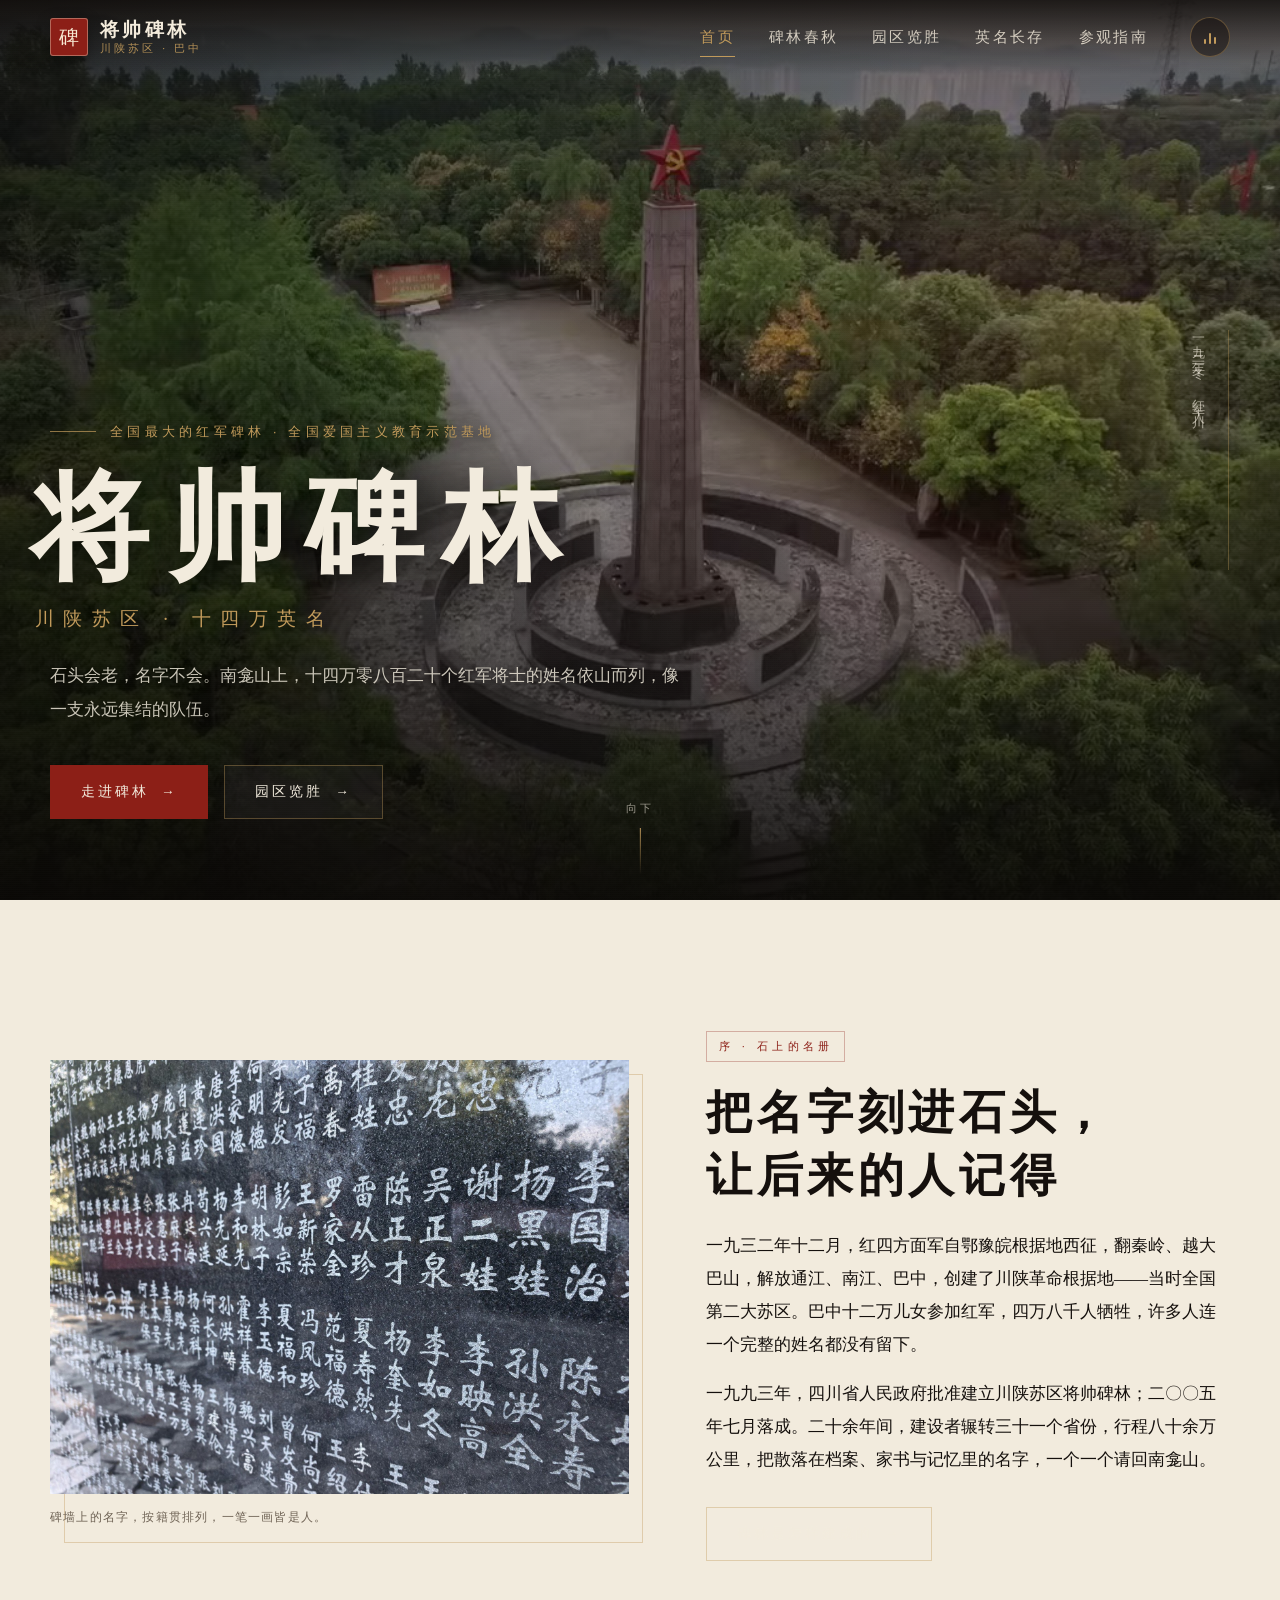
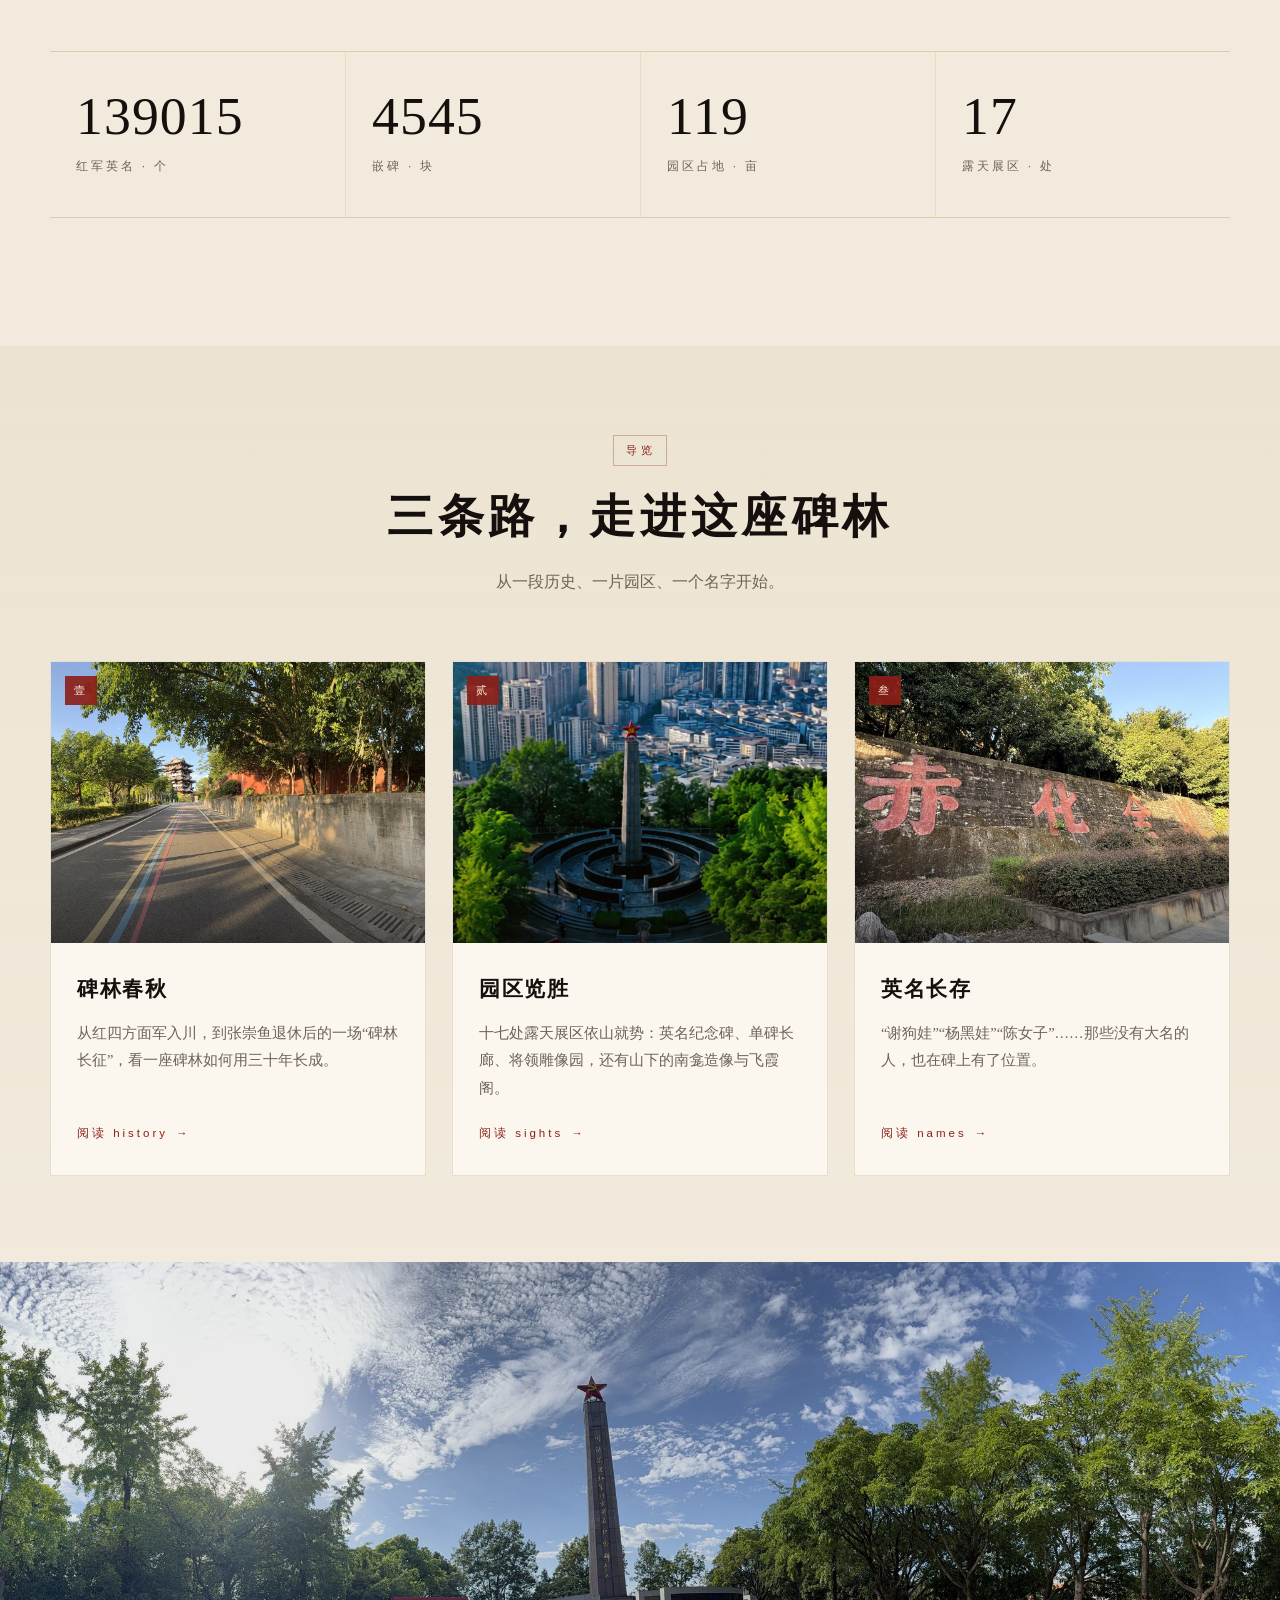
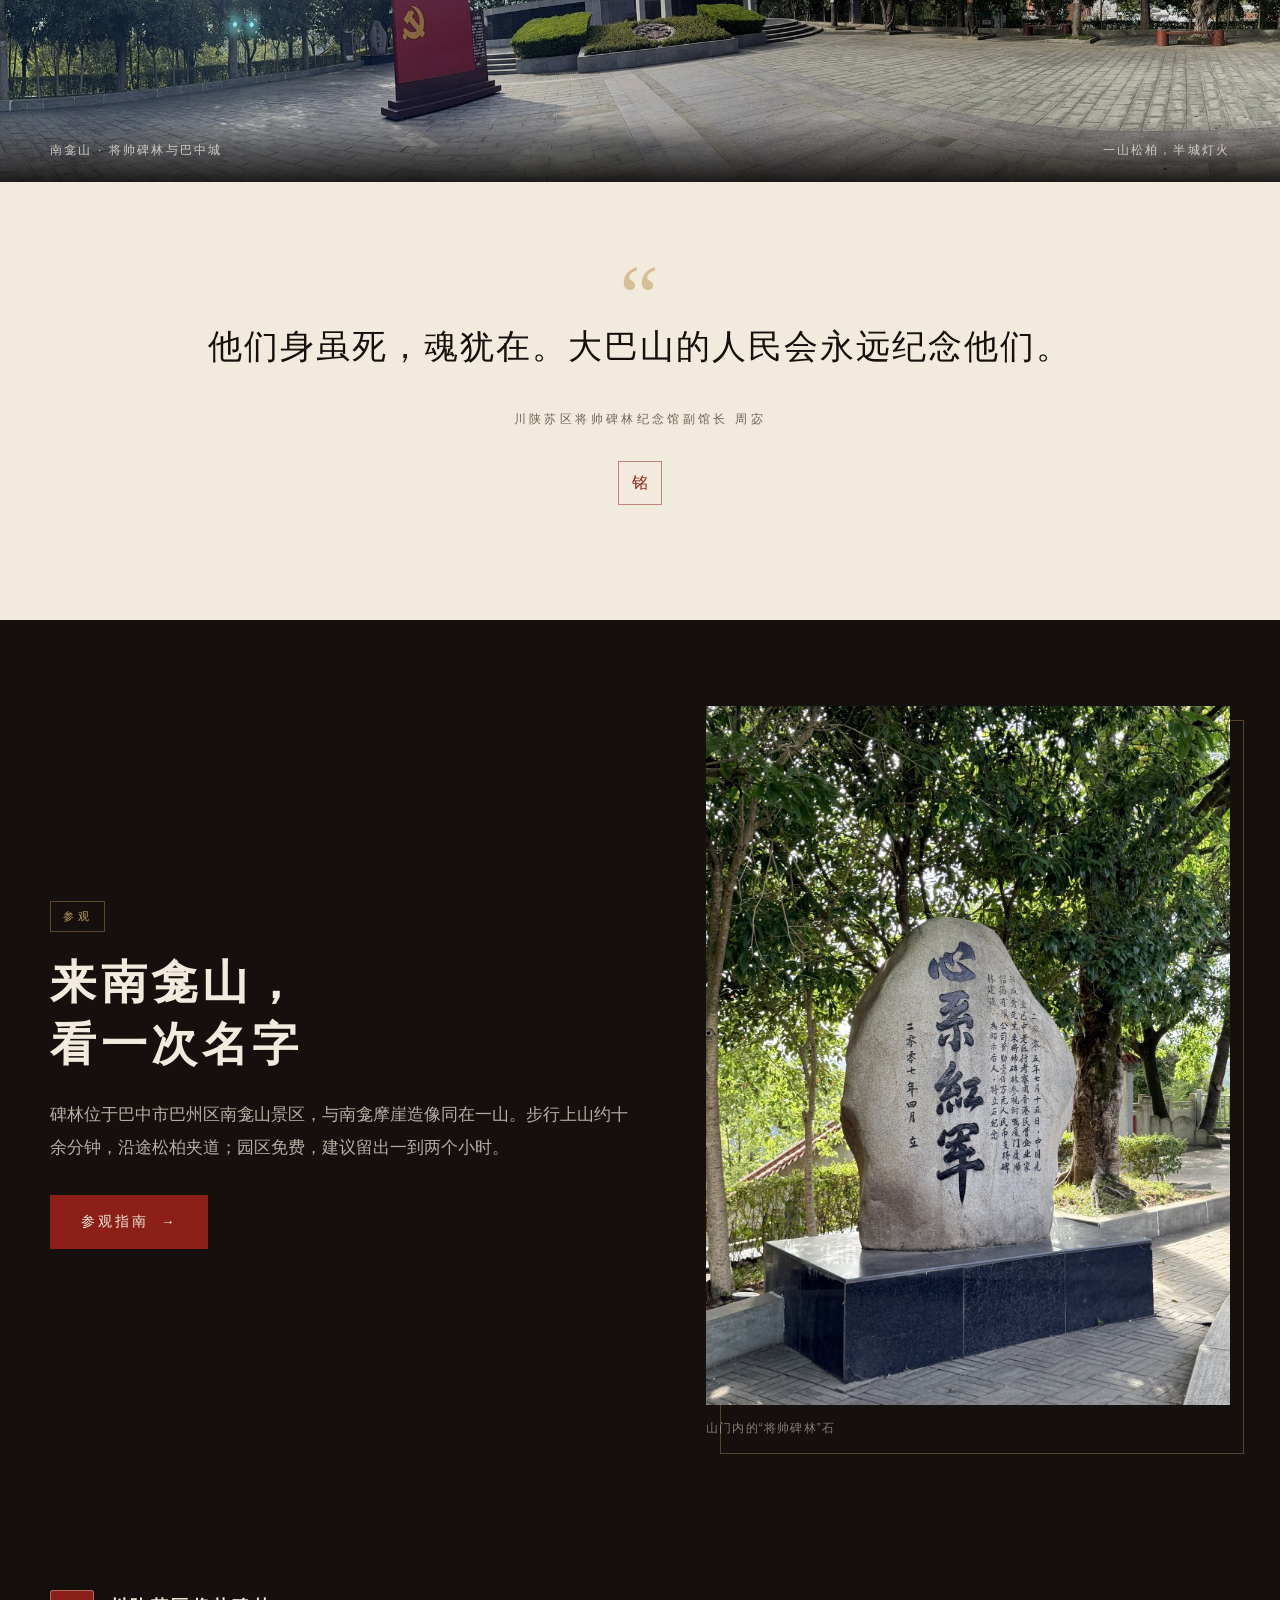
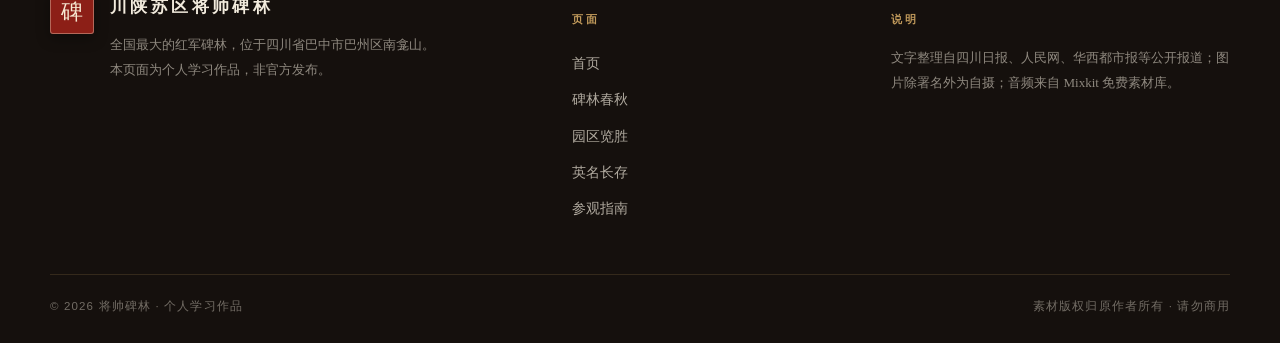
==== index.html @ b8266406 "将帅碑林网页：五页站点 + 单文件 H5" ====
﻿<!DOCTYPE html>
<html lang="zh-CN">
<head>
<meta charset="utf-8">
<meta name="viewport" content="width=device-width, initial-scale=1">
<title>将帅碑林 · 川陕苏区十四万红军英名 | 巴中南龛山</title>
<meta name="description" content="川陕苏区将帅碑林位于四川巴中南龛山，是全国最大的红军碑林：一百二十余亩园区、十七处露天展区、四千五百八十余块碑，镌刻十四万零八百二十个红军将士英名。">
<meta name="keywords" content="将帅碑林,川陕苏区,巴中,南龛山,红军碑林,红色旅游">
<link rel="stylesheet" href="assets/css/style.css">
</head>
<body data-page="home">

<!-- ================= 顶部导航 ================= -->
<header class="site-header" id="siteHeader">
  <div class="wrap header-inner">
    <a class="brand" href="index.html" aria-label="返回首页">
      <span class="seal">碑</span>
      <span class="brand-text"><strong>将帅碑林</strong><em>川陕苏区 · 巴中</em></span>
    </a>
    <nav class="nav" id="nav">
      <a href="index.html" class="active">首页</a>
      <a href="history.html">碑林春秋</a>
      <a href="sights.html">园区览胜</a>
      <a href="names.html">英名长存</a>
      <a href="visit.html">参观指南</a>
    </nav>
    <button class="sound-btn" id="soundBtn" type="button" aria-label="开启或关闭背景音乐" aria-pressed="true">
      <span class="bars"><i></i><i></i><i></i></span>
    </button>
    <button class="menu-btn" id="menuBtn" type="button" aria-label="打开菜单" aria-expanded="false"><span></span><span></span></button>
  </div>
</header>

<!-- ================= 首屏 ================= -->
<section class="hero">
  <video src="assets/video/hero.mp4" poster="assets/img/poster-hero.jpg" muted loop playsinline preload="auto" aria-hidden="true"></video>
  <div class="hero-mask"></div>
  <div class="hero-grain"></div>

  <div class="hero-vertical">一九三二年冬 · 红军入川</div>

  <div class="hero-inner">
    <div class="hero-kicker">全国最大的红军碑林 · 全国爱国主义教育示范基地</div>
    <h1>将帅碑林<small>川陕苏区 · 十四万英名</small></h1>
    <p class="hero-lead">石头会老，名字不会。南龛山上，十四万零八百二十个红军将士的姓名依山而列，像一支永远集结的队伍。</p>
    <div class="hero-actions">
      <a class="btn primary" href="history.html">走进碑林 <span class="arrow">→</span></a>
      <a class="btn" href="sights.html">园区览胜 <span class="arrow">→</span></a>
    </div>
  </div>

  <div class="hero-scroll"><span>向下</span><i></i></div>
</section>

<!-- ================= 序 ================= -->
<section class="sec">
  <div class="wrap">
    <div class="split">
      <div class="split-media reveal">
        <img src="assets/img/wall.jpg" alt="将帅碑林英名墙上密密麻麻的红军将士姓名" loading="lazy">
        <p class="caption">碑墙上的名字，按籍贯排列，一笔一画皆是人。</p>
      </div>
      <div class="split-body reveal d1">
        <span class="sec-no">序 · 石上的名册</span>
        <h2>把名字刻进石头，<br>让后来的人记得</h2>
        <p>一九三二年十二月，红四方面军自鄂豫皖根据地西征，翻秦岭、越大巴山，解放通江、南江、巴中，创建了川陕革命根据地——当时全国第二大苏区。巴中十二万儿女参加红军，四万八千人牺牲，许多人连一个完整的姓名都没有留下。</p>
        <p>一九九三年，四川省人民政府批准建立川陕苏区将帅碑林；二〇〇五年七月落成。二十余年间，建设者辗转三十一个省份，行程八十余万公里，把散落在档案、家书与记忆里的名字，一个一个请回南龛山。</p>
        <a class="btn" href="history.html">碑林是怎样建成的 <span class="arrow">→</span></a>
      </div>
    </div>

    <div class="stats reveal" style="margin-top:clamp(56px,7vw,92px)">
      <div class="stat"><b data-count="140082">0</b><span>红军英名 · 个</span></div>
      <div class="stat"><b data-count="4580">0</b><span>嵌碑 · 块</span></div>
      <div class="stat"><b data-count="120">0</b><span>园区占地 · 亩</span></div>
      <div class="stat"><b data-count="17">0</b><span>露天展区 · 处</span></div>
    </div>
  </div>
</section>

<!-- ================= 三个入口 ================= -->
<section class="sec tight" style="background:linear-gradient(180deg,rgba(231,221,201,.55),rgba(242,235,221,0))">
  <div class="wrap">
    <div class="sec-head center reveal">
      <span class="sec-no">导览</span>
      <h2>三条路，走进这座碑林</h2>
      <p class="sec-sub">从一段历史、一片园区、一个名字开始。</p>
    </div>
    <div class="grid-3">
      <a class="card reveal" href="history.html">
        <div class="card-img"><span class="card-tag">壹</span><img src="assets/img/road.jpg" alt="通往将帅碑林的林荫道" loading="lazy"></div>
        <div class="card-body">
          <h3>碑林春秋</h3>
          <p>从红四方面军入川，到张崇鱼退休后的一场“碑林长征”，看一座碑林如何用三十年长成。</p>
          <span class="card-link">阅读 history <span class="arrow">→</span></span>
        </div>
      </a>
      <a class="card reveal d1" href="sights.html">
        <div class="card-img"><span class="card-tag">贰</span><img src="assets/img/monument-aerial.jpg" alt="航拍红军将士英名纪念碑与环形碑墙" loading="lazy"></div>
        <div class="card-body">
          <h3>园区览胜</h3>
          <p>十七处露天展区依山就势：英名纪念碑、单碑长廊、将领雕像园，还有山下的南龛造像与飞霞阁。</p>
          <span class="card-link">阅读 sights <span class="arrow">→</span></span>
        </div>
      </a>
      <a class="card reveal d2" href="names.html">
        <div class="card-img"><span class="card-tag">叁</span><img src="assets/img/inscription.jpg" alt="刻有红色标语的石壁" loading="lazy"></div>
        <div class="card-body">
          <h3>英名长存</h3>
          <p>“谢狗娃”“杨黑娃”“陈女子”……那些没有大名的人，也在碑上有了位置。</p>
          <span class="card-link">阅读 names <span class="arrow">→</span></span>
        </div>
      </a>
    </div>
  </div>
</section>

<!-- ================= 长卷 ================= -->
<section class="pano">
  <img src="assets/img/pano.jpg" alt="南龛山与巴中城全景，将帅碑林位于山林之中" loading="lazy">
  <div class="pano-cap">
    <div class="wrap"><span>南龛山 · 将帅碑林与巴中城</span><span>一山松柏，半城灯火</span></div>
  </div>
</section>

<!-- ================= 引文 ================= -->
<section class="quote">
  <div class="wrap reveal">
    <blockquote>他们身虽死，魂犹在。大巴山的人民会永远纪念他们。</blockquote>
    <cite>川陕苏区将帅碑林纪念馆副馆长 周宓</cite>
    <span class="seal-line">铭</span>
  </div>
</section>

<!-- ================= 参观提示 ================= -->
<section class="sec dark tight">
  <div class="wrap">
    <div class="split">
      <div class="split-body reveal">
        <span class="sec-no" style="color:var(--gold);border-color:rgba(193,154,91,.4)">参观</span>
        <h2 style="color:var(--paper)">来南龛山，<br>看一次名字</h2>
        <p>碑林位于巴中市巴州区南龛山景区，与南龛摩崖造像同在一山。步行上山约十余分钟，沿途松柏夹道；园区免费，建议留出一到两个小时。</p>
        <a class="btn primary" href="visit.html">参观指南 <span class="arrow">→</span></a>
      </div>
      <div class="split-media portrait reveal d1">
        <img src="assets/img/sign.jpg" alt="刻有将帅碑林四字的景观石" loading="lazy">
        <p class="caption" style="color:rgba(242,235,221,.5)">山门内的“将帅碑林”石</p>
      </div>
    </div>
  </div>
</section>

<!-- ================= 页脚 ================= -->
<footer class="site-footer">
  <div class="wrap footer-grid">
    <div class="f-brand">
      <span class="seal">碑</span>
      <div>
        <h4>川陕苏区将帅碑林</h4>
        <p>全国最大的红军碑林，位于四川省巴中市巴州区南龛山。本页面为个人学习作品，非官方发布。</p>
      </div>
    </div>
    <div class="f-col">
      <h5>页面</h5>
      <a href="index.html">首页</a>
      <a href="history.html">碑林春秋</a>
      <a href="sights.html">园区览胜</a>
      <a href="names.html">英名长存</a>
      <a href="visit.html">参观指南</a>
    </div>
    <div class="f-col">
      <h5>说明</h5>
      <p style="font-size:13px;line-height:1.9;color:rgba(242,235,221,.55)">文字整理自四川日报、人民网、华西都市报等公开报道；图片除署名外为自摄；音频来自 Mixkit 免费素材库。</p>
    </div>
  </div>
  <div class="wrap f-bottom">
    <span>© <span id="year">2026</span> 将帅碑林 · 个人学习作品</span>
    <span>素材版权归原作者所有 · 请勿商用</span>
  </div>
</footer>

<div class="sound-toast" id="soundToast" role="status" aria-live="polite"></div>
<script src="assets/js/audio.js"></script>
<script src="assets/js/main.js"></script>
</body>
</html>
---- assets/css/style.css ----
﻿@charset "utf-8";
/* ============================================================
   川陕苏区将帅碑林 · 站点样式
   配色：碑石黑 / 宣纸白 / 朱砂红 / 铜金
   字体：系统宋体优先，无需联网加载字体
   ============================================================ */

:root{
  --ink:#15100d;
  --ink-2:#221a15;
  --ink-3:#2e241d;
  --paper:#f2ebdd;
  --paper-2:#e7ddc9;
  --paper-3:#d9cbb0;
  --red:#8c1f17;
  --red-2:#b23a2c;
  --gold:#c19a5b;
  --gold-dim:rgba(193,154,91,.38);
  --muted:#6f6355;
  --wrap:1180px;
  --serif:"Noto Serif SC","Source Han Serif SC","Source Han Serif CN","Songti SC","STSong","SimSun",serif;
  --sans:"PingFang SC","Microsoft YaHei","Hiragino Sans GB","Heiti SC",sans-serif;
}

*{box-sizing:border-box;}
html{scroll-behavior:smooth;}
body{
  margin:0;
  background:var(--paper);
  color:var(--ink);
  font-family:var(--serif);
  font-size:17px;
  line-height:1.95;
  -webkit-font-smoothing:antialiased;
  text-rendering:optimizeLegibility;
  overflow-x:hidden;
}
body::before{ /* 宣纸纹理 */
  content:"";
  position:fixed; inset:0;
  pointer-events:none; z-index:0;
  opacity:.5;
  background:
    radial-gradient(circle at 18% 22%, rgba(140,31,23,.045), transparent 45%),
    radial-gradient(circle at 82% 78%, rgba(193,154,91,.07), transparent 50%),
    repeating-linear-gradient(0deg, rgba(120,95,60,.028) 0 1px, transparent 1px 3px),
    repeating-linear-gradient(90deg, rgba(120,95,60,.022) 0 1px, transparent 1px 4px);
}
img{max-width:100%;display:block;}
a{color:inherit;text-decoration:none;}
h1,h2,h3,h4,p,figure,blockquote{margin:0;}
button{font-family:inherit;cursor:pointer;}
::selection{background:var(--red);color:var(--paper);}

.wrap{width:min(var(--wrap),calc(100% - 48px));margin:0 auto;position:relative;z-index:1;}

/* ---------------- 顶部导航 ---------------- */
.site-header{
  position:fixed; top:0; left:0; right:0; z-index:80;
  transition:background .35s ease, box-shadow .35s ease, height .35s ease;
  background:linear-gradient(180deg, rgba(12,9,7,.78), rgba(12,9,7,0));
}
.site-header.scrolled{
  background:rgba(15,11,9,.92);
  box-shadow:0 1px 0 var(--gold-dim), 0 18px 40px rgba(0,0,0,.28);
  backdrop-filter:blur(10px);
}
.header-inner{display:flex;align-items:center;gap:28px;height:74px;}
.brand{display:flex;align-items:center;gap:12px;color:#f4ecdc;}
.seal{
  width:38px;height:38px;flex:0 0 38px;
  display:grid;place-items:center;
  background:var(--red);
  color:#f7e9d3;
  font-size:20px;line-height:1;
  border-radius:3px;
  box-shadow:inset 0 0 0 1px rgba(255,240,215,.35), 0 4px 14px rgba(0,0,0,.35);
  letter-spacing:0;
}
.brand-text{display:flex;flex-direction:column;line-height:1.25;}
.brand-text strong{font-size:19px;font-weight:600;letter-spacing:.18em;}
.brand-text em{font-style:normal;font-size:11px;letter-spacing:.28em;color:var(--gold);opacity:.9;}
.nav{margin-left:auto;display:flex;gap:6px;}
.nav a{
  position:relative;color:rgba(244,236,220,.82);
  font-size:14.5px;letter-spacing:.16em;
  padding:10px 14px;
  transition:color .25s;
}
.nav a::after{
  content:"";position:absolute;left:14px;right:14px;bottom:4px;height:1px;
  background:var(--gold);transform:scaleX(0);transform-origin:left;transition:transform .3s ease;
}
.nav a:hover,.nav a.active{color:#fff;}
.nav a:hover::after,.nav a.active::after{transform:scaleX(1);}
.nav a.active{color:var(--gold);}

/* 声音按钮 */
.sound-btn{
  width:40px;height:40px;border-radius:50%;
  border:1px solid var(--gold-dim);
  background:rgba(20,15,12,.5);
  display:grid;place-items:center;gap:2px;
  transition:border-color .25s, background .25s, transform .25s;
}
.sound-btn:hover{border-color:var(--gold);transform:translateY(-1px);}
.sound-btn .bars{display:flex;align-items:flex-end;gap:2.5px;height:14px;}
.sound-btn .bars i{
  width:2.5px;background:var(--gold);height:5px;border-radius:1px;
  animation:eq 1.1s ease-in-out infinite paused;
}
.sound-btn .bars i:nth-child(2){height:11px;animation-delay:.18s;}
.sound-btn .bars i:nth-child(3){height:7px;animation-delay:.36s;}
.sound-btn.playing .bars i{animation-play-state:running;}
.sound-btn.muted .bars i{background:#8d8172;}
@keyframes eq{0%,100%{transform:scaleY(.55);}50%{transform:scaleY(1.25);}}

.menu-btn{display:none;width:40px;height:40px;border:0;background:none;position:relative;}
.menu-btn span{position:absolute;left:9px;right:9px;height:1.5px;background:#f4ecdc;transition:transform .3s,opacity .3s;}
.menu-btn span:nth-child(1){top:16px;}
.menu-btn span:nth-child(2){top:24px;}
.menu-btn.open span:nth-child(1){transform:translateY(4px) rotate(45deg);}
.menu-btn.open span:nth-child(2){transform:translateY(-4px) rotate(-45deg);}

/* ---------------- 首页大屏 ---------------- */
.hero{
  position:relative;height:100vh;min-height:620px;
  display:flex;align-items:flex-end;
  overflow:hidden;background:var(--ink);
}
.hero video,.hero .hero-img{
  position:absolute;inset:0;width:100%;height:100%;
  object-fit:cover;object-position:center;
  filter:saturate(.92) contrast(1.03);
}
.hero-mask{
  position:absolute;inset:0;
  background:
    linear-gradient(180deg, rgba(10,8,6,.62) 0%, rgba(10,8,6,.12) 34%, rgba(10,8,6,.42) 66%, rgba(10,8,6,.94) 100%),
    radial-gradient(circle at 78% 30%, rgba(140,31,23,.22), transparent 55%);
}
.hero-grain{position:absolute;inset:0;opacity:.16;pointer-events:none;
  background-image:repeating-linear-gradient(0deg, rgba(255,255,255,.05) 0 1px, transparent 1px 2px);}
.hero-inner{
  position:relative;z-index:2;width:min(var(--wrap),calc(100% - 48px));
  margin:0 auto;padding-bottom:clamp(56px,9vh,110px);color:var(--paper);
}
.hero-kicker{
  display:flex;align-items:center;gap:14px;
  font-family:var(--sans);font-size:12.5px;letter-spacing:.34em;
  color:var(--gold);margin-bottom:22px;
}
.hero-kicker::before{content:"";width:46px;height:1px;background:var(--gold);opacity:.7;}
.hero h1{
  font-size:clamp(52px,9.2vw,126px);
  line-height:1.06;font-weight:600;
  letter-spacing:.16em;
  margin-left:-.16em;
  text-shadow:0 6px 40px rgba(0,0,0,.45);
}
.hero h1 small{display:block;font-size:clamp(14px,1.5vw,19px);font-weight:400;
  letter-spacing:.5em;color:var(--gold);margin-top:18px;margin-left:.2em;}
.hero-lead{
  max-width:640px;margin-top:30px;color:rgba(242,235,221,.82);
  font-size:16.5px;line-height:2.05;
}
.hero-actions{display:flex;flex-wrap:wrap;gap:16px;margin-top:38px;}
.btn{
  display:inline-flex;align-items:center;gap:12px;
  padding:13px 30px;
  font-family:var(--sans);font-size:13.5px;letter-spacing:.22em;
  border:1px solid var(--gold-dim);color:var(--paper);
  background:rgba(255,255,255,.03);
  transition:background .3s,border-color .3s,color .3s,transform .3s;
  position:relative;overflow:hidden;
}
.btn:hover{background:var(--red);border-color:var(--red);transform:translateY(-2px);}
.btn.primary{background:var(--red);border-color:var(--red);}
.btn.primary:hover{background:#a3281d;}
.btn .arrow{font-family:var(--sans);transition:transform .3s;}
.btn:hover .arrow{transform:translateX(4px);}
.hero-scroll{
  position:absolute;left:50%;bottom:26px;z-index:3;transform:translateX(-50%);
  display:flex;flex-direction:column;align-items:center;gap:10px;
  font-family:var(--sans);font-size:10.5px;letter-spacing:.3em;color:rgba(242,235,221,.6);
}
.hero-scroll i{width:1px;height:46px;background:linear-gradient(180deg,var(--gold),transparent);
  animation:drop 2.2s ease-in-out infinite;transform-origin:top;}
@keyframes drop{0%{transform:scaleY(.2);opacity:.2;}55%{transform:scaleY(1);opacity:1;}100%{transform:scaleY(.2);opacity:.2;}}

/* 竖排装饰 */
.hero-vertical{
  position:absolute;right:clamp(20px,4vw,64px);top:50%;transform:translateY(-50%);
  z-index:2;writing-mode:vertical-rl;
  font-size:13px;letter-spacing:.42em;color:rgba(242,235,221,.62);
  border-right:1px solid rgba(193,154,91,.35);
  padding-right:16px;height:240px;
}

/* ---------------- 通用区块 ---------------- */
.sec{position:relative;padding:clamp(72px,10vw,128px) 0;}
.sec.tight{padding:clamp(52px,7vw,86px) 0;}
.sec.dark{background:var(--ink);color:var(--paper);}
.sec.dark .sec-sub,.sec.dark p{color:rgba(242,235,221,.72);}
.sec-head{max-width:760px;margin-bottom:clamp(40px,5vw,64px);}
.sec-no{
  display:inline-block;font-family:var(--sans);
  font-size:11px;letter-spacing:.4em;color:var(--red);
  border:1px solid rgba(140,31,23,.3);
  padding:4px 10px 4px 12px;margin-bottom:20px;
}
.sec h2{
  font-size:clamp(30px,3.6vw,46px);font-weight:600;
  letter-spacing:.1em;line-height:1.35;
}
.sec h2 em{font-style:normal;color:var(--red);}
.sec-sub{margin-top:18px;color:var(--muted);font-size:16px;max-width:640px;}
.sec-head.center{margin-left:auto;margin-right:auto;text-align:center;}
.sec-head.center .sec-sub{margin-left:auto;margin-right:auto;}

/* ---------------- 数字 ---------------- */
.stats{
  display:grid;grid-template-columns:repeat(4,1fr);
  border-top:1px solid var(--gold-dim);border-bottom:1px solid var(--gold-dim);
}
.stat{padding:38px 26px;border-left:1px solid rgba(193,154,91,.18);}
.stat:first-child{border-left:0;}
.stat b{
  display:block;font-family:var(--serif);font-weight:500;
  font-size:clamp(34px,4.2vw,54px);line-height:1;
  color:var(--ink);letter-spacing:.02em;
}
.sec.dark .stat b{color:var(--gold);}
.stat span{display:block;margin-top:12px;font-family:var(--sans);
  font-size:12px;letter-spacing:.24em;color:var(--muted);}
.sec.dark .stat span{color:rgba(242,235,221,.6);}
.stat small{font-size:14px;letter-spacing:.05em;}

/* ---------------- 图文分栏 ---------------- */
.split{display:grid;grid-template-columns:1.05fr .95fr;gap:clamp(36px,6vw,84px);align-items:center;}
.split.rev{grid-template-columns:.95fr 1.05fr;}
.split.rev .split-media{order:2;}
.split-media{position:relative;}
.split-media img{width:100%;height:100%;object-fit:cover;aspect-ratio:4/3;}
.split-media.portrait img{aspect-ratio:3/4;}
.split-media::after{
  content:"";position:absolute;inset:14px -14px -14px 14px;
  border:1px solid var(--gold-dim);z-index:-1;
}
.split-body h2{margin-bottom:22px;}
.split-body p+p{margin-top:16px;}
.split-body .btn{margin-top:30px;}
.caption{
  font-family:var(--sans);font-size:12px;letter-spacing:.1em;color:var(--muted);
  margin-top:12px;
}

/* ---------------- 卡片 ---------------- */
.grid-3{display:grid;grid-template-columns:repeat(3,1fr);gap:26px;}
.grid-2{display:grid;grid-template-columns:repeat(2,1fr);gap:26px;}
.card{
  position:relative;background:#fbf7ef;border:1px solid rgba(120,95,60,.16);
  overflow:hidden;transition:transform .45s ease, box-shadow .45s ease, border-color .45s;
  display:flex;flex-direction:column;
}
.card:hover{transform:translateY(-6px);box-shadow:0 26px 50px -24px rgba(30,20,10,.45);border-color:var(--gold-dim);}
.card-img{position:relative;overflow:hidden;aspect-ratio:4/3;background:#1a1410;}
.card-img img{width:100%;height:100%;object-fit:cover;transition:transform 1.1s cubic-bezier(.2,.7,.2,1), filter .6s;}
.card:hover .card-img img{transform:scale(1.06);}
.card-img::after{content:"";position:absolute;inset:0;background:linear-gradient(180deg,transparent 55%,rgba(10,8,6,.5));}
.card-tag{
  position:absolute;left:14px;top:14px;z-index:2;
  font-family:var(--sans);font-size:10.5px;letter-spacing:.24em;
  color:#f7edda;background:rgba(140,31,23,.9);
  padding:4px 9px;
}
.card-body{padding:26px 26px 30px;flex:1;display:flex;flex-direction:column;}
.card-body h3{font-size:21px;font-weight:600;letter-spacing:.08em;margin-bottom:10px;}
.card-body p{font-size:14.5px;line-height:1.9;color:var(--muted);}
.card-link{
  margin-top:auto;padding-top:20px;font-family:var(--sans);
  font-size:11.5px;letter-spacing:.26em;color:var(--red);
  display:flex;align-items:center;gap:8px;
}
.card-link .arrow{transition:transform .3s;}
.card:hover .card-link .arrow{transform:translateX(5px);}

/* ---------------- 长卷 ---------------- */
.pano{position:relative;background:var(--ink);}
.pano img{width:100%;height:clamp(240px,42vw,520px);object-fit:cover;object-position:center;opacity:.92;}
.pano-cap{
  position:absolute;left:0;right:0;bottom:0;
  padding:20px 0;
  background:linear-gradient(0deg,rgba(8,6,5,.86),transparent);
  color:rgba(242,235,221,.8);font-family:var(--sans);font-size:12px;letter-spacing:.18em;
}
.pano-cap .wrap{display:flex;justify-content:space-between;gap:20px;flex-wrap:wrap;}

/* ---------------- 引文 ---------------- */
.quote{text-align:center;padding:clamp(70px,9vw,120px) 0;}
.quote blockquote{
  font-size:clamp(22px,2.7vw,34px);line-height:1.9;letter-spacing:.06em;
  max-width:900px;margin:0 auto;position:relative;
}
.quote blockquote::before{
  content:"“";font-size:88px;line-height:0;color:var(--gold);opacity:.55;
  display:block;margin-bottom:18px;font-family:Georgia,serif;
}
.quote cite{
  display:block;margin-top:28px;font-style:normal;font-family:var(--sans);
  font-size:12px;letter-spacing:.28em;color:var(--muted);
}
.quote .seal-line{display:inline-block;margin-top:30px;width:44px;height:44px;
  border:1px solid rgba(140,31,23,.5);color:var(--red);
  font-size:16px;line-height:42px;letter-spacing:0;}

/* ---------------- 内页头图 ---------------- */
.page-hero{
  position:relative;height:min(62vh,540px);min-height:340px;
  display:flex;align-items:flex-end;overflow:hidden;background:var(--ink);
}
.page-hero img{position:absolute;inset:0;width:100%;height:100%;object-fit:cover;
  filter:saturate(.9) contrast(1.02);}
.page-hero .mask{position:absolute;inset:0;
  background:linear-gradient(180deg,rgba(10,8,6,.66),rgba(10,8,6,.3) 38%,rgba(10,8,6,.72) 66%,rgba(10,8,6,.95));}
.page-hero .inner{position:relative;z-index:2;width:min(var(--wrap),calc(100% - 48px));
  margin:0 auto;padding-bottom:clamp(38px,6vh,66px);color:var(--paper);}
.page-hero .kicker{font-family:var(--sans);font-size:11.5px;letter-spacing:.36em;color:var(--gold);margin-bottom:14px;}
.page-hero h1{font-size:clamp(38px,5.6vw,72px);letter-spacing:.14em;font-weight:600;line-height:1.15;text-shadow:0 4px 34px rgba(0,0,0,.65),0 1px 3px rgba(0,0,0,.5);}
.page-hero p{margin-top:14px;color:rgba(242,235,221,.8);font-size:15.5px;max-width:640px;text-shadow:0 1px 12px rgba(0,0,0,.5);}

/* 面包屑 */
.crumb{font-family:var(--sans);font-size:11.5px;letter-spacing:.18em;color:var(--muted);
  padding:22px 0 0;}
.crumb a:hover{color:var(--red);}
.crumb span{margin:0 8px;opacity:.5;}

/* ---------------- 时间轴 ---------------- */
.timeline{position:relative;margin-top:20px;}
.timeline::before{content:"";position:absolute;left:141px;top:8px;bottom:8px;width:1px;
  background:linear-gradient(180deg,transparent,var(--gold-dim) 8%,var(--gold-dim) 92%,transparent);}
.tl-item{display:grid;grid-template-columns:118px 1fr;gap:46px;padding:26px 0;position:relative;}
.tl-year{font-size:26px;letter-spacing:.04em;color:var(--red);text-align:right;line-height:1.4;font-weight:500;padding-right:24px;}
.tl-year small{display:block;font-family:var(--sans);font-size:11px;letter-spacing:.2em;color:var(--muted);margin-top:2px;}
.tl-body{position:relative;padding-left:0;}
.tl-body::before{content:"";position:absolute;left:-27px;top:12px;width:9px;height:9px;
  background:var(--paper);border:1px solid var(--red);transform:rotate(45deg);}
.tl-body h3{font-size:19px;letter-spacing:.08em;margin-bottom:8px;}
.tl-body p{color:var(--muted);font-size:15px;}

/* ---------------- 名录 ---------------- */
.name-grid{display:grid;grid-template-columns:repeat(4,1fr);gap:14px;margin-top:34px;}
.name-chip{
  border:1px solid rgba(120,95,60,.25);background:#fbf7ef;
  padding:22px 16px;text-align:center;position:relative;
  transition:transform .35s, border-color .35s, background .35s;
}
.name-chip:hover{transform:translateY(-4px);border-color:var(--red);background:#fff;}
.name-chip b{display:block;font-size:19px;letter-spacing:.12em;font-weight:500;}
.name-chip span{display:block;margin-top:8px;font-family:var(--sans);font-size:11px;letter-spacing:.14em;color:var(--muted);}
.name-chip::after{content:"";position:absolute;inset:5px;border:1px solid rgba(140,31,23,.12);pointer-events:none;}

.huge-number{
  font-size:clamp(64px,13vw,168px);line-height:.95;letter-spacing:.02em;
  color:var(--red);font-weight:500;
}
.huge-number small{font-size:.22em;letter-spacing:.3em;vertical-align:super;color:var(--gold);}

/* ---------------- 参观 ---------------- */
.info-grid{display:grid;grid-template-columns:repeat(4,1fr);gap:1px;background:rgba(120,95,60,.22);border:1px solid rgba(120,95,60,.22);}
.info-cell{background:var(--paper);padding:28px 24px;}
.info-cell dt{font-family:var(--sans);font-size:11px;letter-spacing:.26em;color:var(--red);margin-bottom:12px;}
.info-cell dd{margin:0;font-size:16px;line-height:1.8;}
.info-cell dd small{display:block;color:var(--muted);font-size:12.5px;margin-top:4px;font-family:var(--sans);}

.route{list-style:none;padding:0;margin:34px 0 0;counter-reset:step;
  display:grid;grid-template-columns:repeat(4,1fr);gap:22px;}
.route li{position:relative;padding-top:52px;border-top:1px solid var(--gold-dim);}
.route li::before{
  counter-increment:step;content:"0" counter(step);
  position:absolute;top:-14px;left:0;background:var(--paper);padding-right:12px;
  font-family:var(--sans);font-size:12px;letter-spacing:.1em;color:var(--gold);
}
.route b{display:block;font-size:16px;letter-spacing:.06em;margin-bottom:6px;}
.route span{font-size:13.5px;color:var(--muted);line-height:1.8;}

.video-grid{display:grid;grid-template-columns:repeat(3,1fr);gap:22px;}
.video-card{background:#120d0a;border:1px solid rgba(193,154,91,.22);}
.video-card video{width:100%;aspect-ratio:16/9;display:block;background:#000;}
.video-card figcaption{padding:14px 16px;color:rgba(242,235,221,.72);
  font-family:var(--sans);font-size:12px;letter-spacing:.12em;display:flex;justify-content:space-between;gap:10px;}
.video-card figcaption span{color:var(--gold);opacity:.8;}

/* ---------------- 资料来源 ---------------- */
.credits{display:grid;grid-template-columns:repeat(2,1fr);gap:20px 54px;margin-top:34px;}
.credit h4{font-size:15px;letter-spacing:.14em;margin-bottom:8px;color:var(--red);}
.credit p,.credit li{font-size:13.5px;line-height:1.9;color:var(--muted);}
.credit ul{margin:0;padding-left:18px;}
.credit a{color:var(--ink);border-bottom:1px solid var(--gold-dim);}
.credit a:hover{color:var(--red);}
.notice{margin-top:34px;padding:18px 22px;background:rgba(140,31,23,.05);
  border-left:2px solid var(--red);font-size:13.5px;color:var(--muted);}

/* ---------------- 页脚 ---------------- */
.site-footer{background:var(--ink);color:rgba(242,235,221,.72);padding:64px 0 0;position:relative;z-index:1;}
.footer-grid{display:grid;grid-template-columns:1.4fr .8fr 1fr;gap:48px;padding-bottom:46px;}
.f-brand{display:flex;gap:16px;align-items:flex-start;}
.f-brand .seal{width:44px;height:44px;flex:0 0 44px;font-size:22px;}
.f-brand h4{color:var(--paper);font-size:17px;letter-spacing:.2em;font-weight:600;margin-bottom:10px;}
.f-brand p{font-size:13px;line-height:1.9;color:rgba(242,235,221,.55);max-width:330px;}
.f-col h5{font-family:var(--sans);font-size:11px;letter-spacing:.28em;color:var(--gold);margin-bottom:16px;}
.f-col a{display:block;font-size:13.5px;padding:5px 0;color:rgba(242,235,221,.7);transition:color .25s;}
.f-col a:hover{color:var(--gold);}
.f-bottom{border-top:1px solid rgba(193,154,91,.18);padding:20px 0 26px;
  display:flex;justify-content:space-between;gap:16px;flex-wrap:wrap;
  font-family:var(--sans);font-size:11.5px;letter-spacing:.1em;color:rgba(242,235,221,.42);}

/* ---------------- 声音提示 ---------------- */
.sound-toast{
  position:fixed;right:24px;bottom:96px;z-index:90;
  background:rgba(20,15,12,.92);color:var(--paper);
  border:1px solid var(--gold-dim);
  padding:12px 18px;font-family:var(--sans);font-size:12px;letter-spacing:.08em;
  opacity:0;transform:translateY(10px);pointer-events:none;
  transition:opacity .4s,transform .4s;
}
.sound-toast.show{opacity:1;transform:none;}

/* ---------------- 滚动动效 ---------------- */
.reveal{opacity:0;transform:translateY(26px);transition:opacity .9s cubic-bezier(.2,.7,.2,1),transform .9s cubic-bezier(.2,.7,.2,1);}
.reveal.in{opacity:1;transform:none;}
.reveal.d1{transition-delay:.1s;}
.reveal.d2{transition-delay:.2s;}
.reveal.d3{transition-delay:.3s;}

/* ---------------- 响应式 ---------------- */
@media (max-width:980px){
  .split,.split.rev{grid-template-columns:1fr;}
  .split.rev .split-media{order:0;}
  .grid-3,.video-grid{grid-template-columns:repeat(2,1fr);}
  .stats{grid-template-columns:repeat(2,1fr);}
  .stat:nth-child(3){border-left:0;}
  .stat:nth-child(n+3){border-top:1px solid rgba(193,154,91,.18);}
  .name-grid{grid-template-columns:repeat(2,1fr);}
  .info-grid{grid-template-columns:repeat(2,1fr);}
  .route{grid-template-columns:repeat(2,1fr);}
  .credits{grid-template-columns:1fr;}
  .footer-grid{grid-template-columns:1fr 1fr;}
  .hero-vertical{display:none;}
}
@media (max-width:720px){
  body{font-size:16px;}
  .nav{
    position:fixed;inset:74px 0 auto;background:rgba(15,11,9,.98);
    flex-direction:column;padding:12px 24px 26px;gap:0;
    clip-path:inset(0 0 100% 0);transition:clip-path .4s ease;
  }
  .nav.open{clip-path:inset(0 0 0 0);}
  .nav a{padding:14px 0;border-bottom:1px solid rgba(193,154,91,.14);}
  .nav a::after{display:none;}
  .menu-btn{display:block;order:3;}
  .sound-btn{order:2;margin-left:auto;}
  .nav{margin-left:0;}
  .grid-3,.grid-2,.video-grid{grid-template-columns:1fr;}
  .stats{grid-template-columns:1fr 1fr;}
  .tl-item{grid-template-columns:84px 1fr;gap:34px;}
  .tl-year{padding-right:18px;}
  .timeline::before{left:91px;}
  .tl-body::before{left:-31px;}
  .tl-year{font-size:20px;}
  .footer-grid{grid-template-columns:1fr;}
  .hero h1{letter-spacing:.1em;}
  .hero-lead{font-size:15px;}
  .sound-toast{left:24px;right:24px;bottom:86px;text-align:center;}
  .hero-scroll{display:none;}
  .hero-kicker{font-size:10.5px;letter-spacing:.18em;line-height:1.9;gap:10px;}
  .hero-kicker::before{width:26px;}
}
@media (prefers-reduced-motion:reduce){
  *{animation:none!important;transition-duration:.001s!important;}
  html{scroll-behavior:auto;}
  .reveal{opacity:1;transform:none;}
}




/* ---- 可读性微调（叠加在原有规则之后） ---- */
.hero-mask{
  background:
    linear-gradient(90deg, rgba(10,8,6,.62) 0%, rgba(10,8,6,.2) 46%, rgba(10,8,6,0) 72%),
    linear-gradient(180deg, rgba(10,8,6,.62) 0%, rgba(10,8,6,.1) 32%, rgba(10,8,6,.42) 66%, rgba(10,8,6,.94) 100%),
    radial-gradient(circle at 78% 30%, rgba(140,31,23,.22), transparent 55%);
}
.hero-kicker{text-shadow:0 2px 14px rgba(0,0,0,.8);}
.hero h1 small{text-shadow:0 2px 18px rgba(0,0,0,.85);}
.hero-lead{text-shadow:0 1px 10px rgba(0,0,0,.55);}
.page-hero .mask{
  background:linear-gradient(180deg, rgba(10,8,6,.72) 0%, rgba(10,8,6,.34) 36%, rgba(10,8,6,.78) 68%, rgba(10,8,6,.97) 100%);
}

/* 英名页头图：左侧压暗，保证长标题可读 */
.page-hero.names-hero::after{
  content:"";position:absolute;inset:0;pointer-events:none;
  background:linear-gradient(90deg, rgba(8,6,5,.88) 0%, rgba(8,6,5,.62) 38%, rgba(8,6,5,.18) 68%, rgba(8,6,5,0) 88%);
}
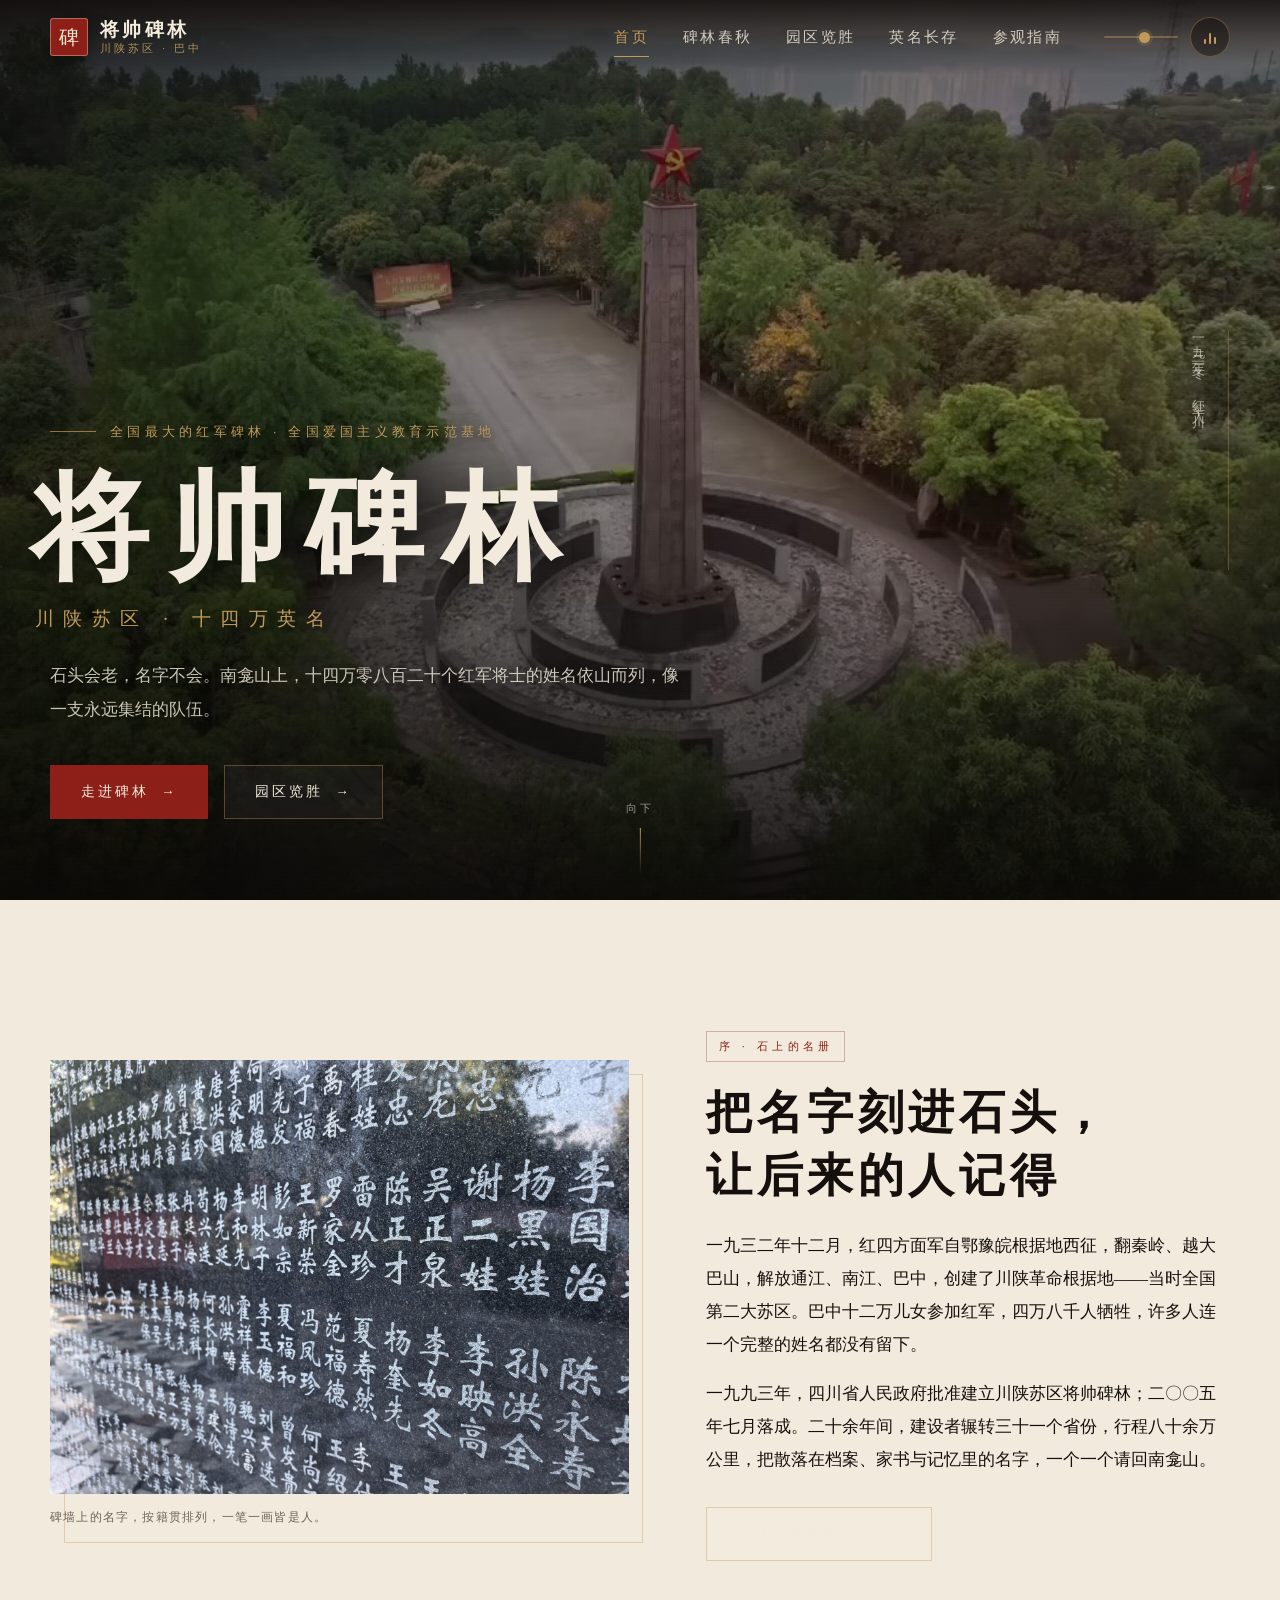
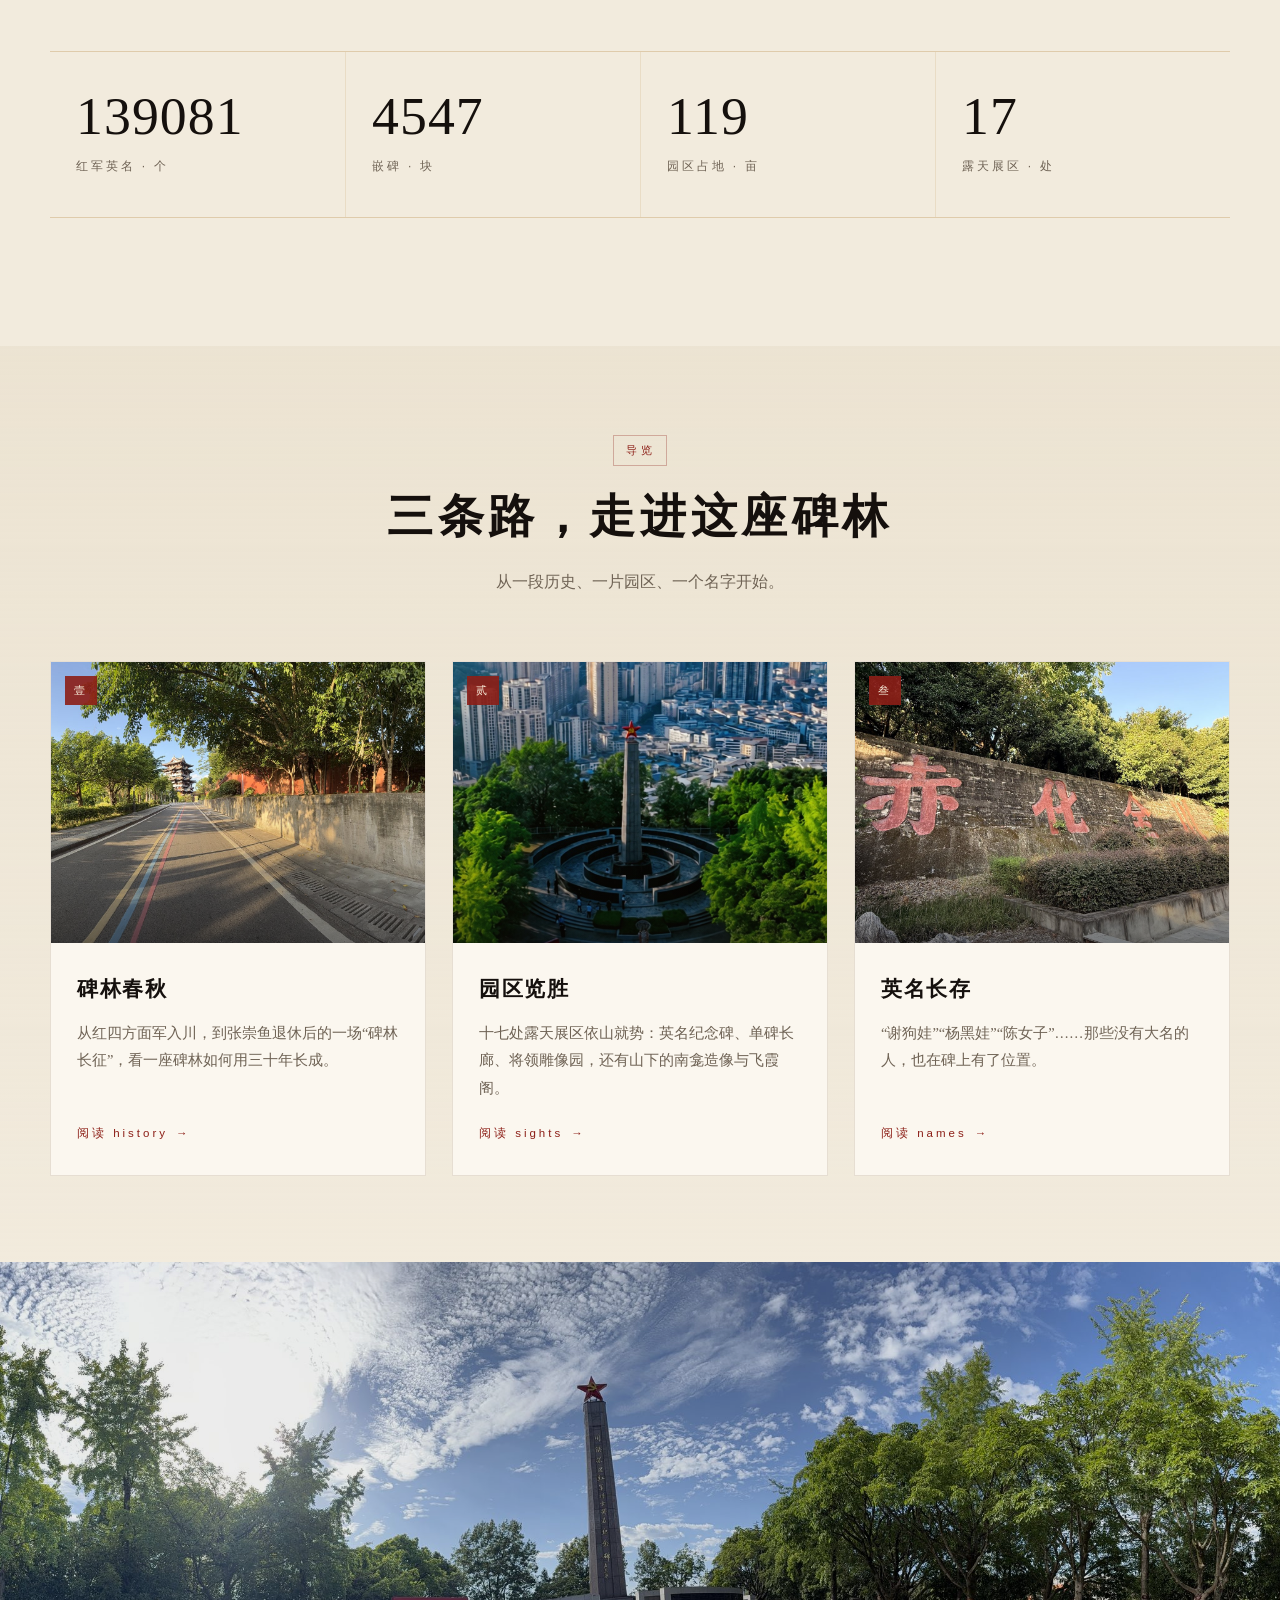
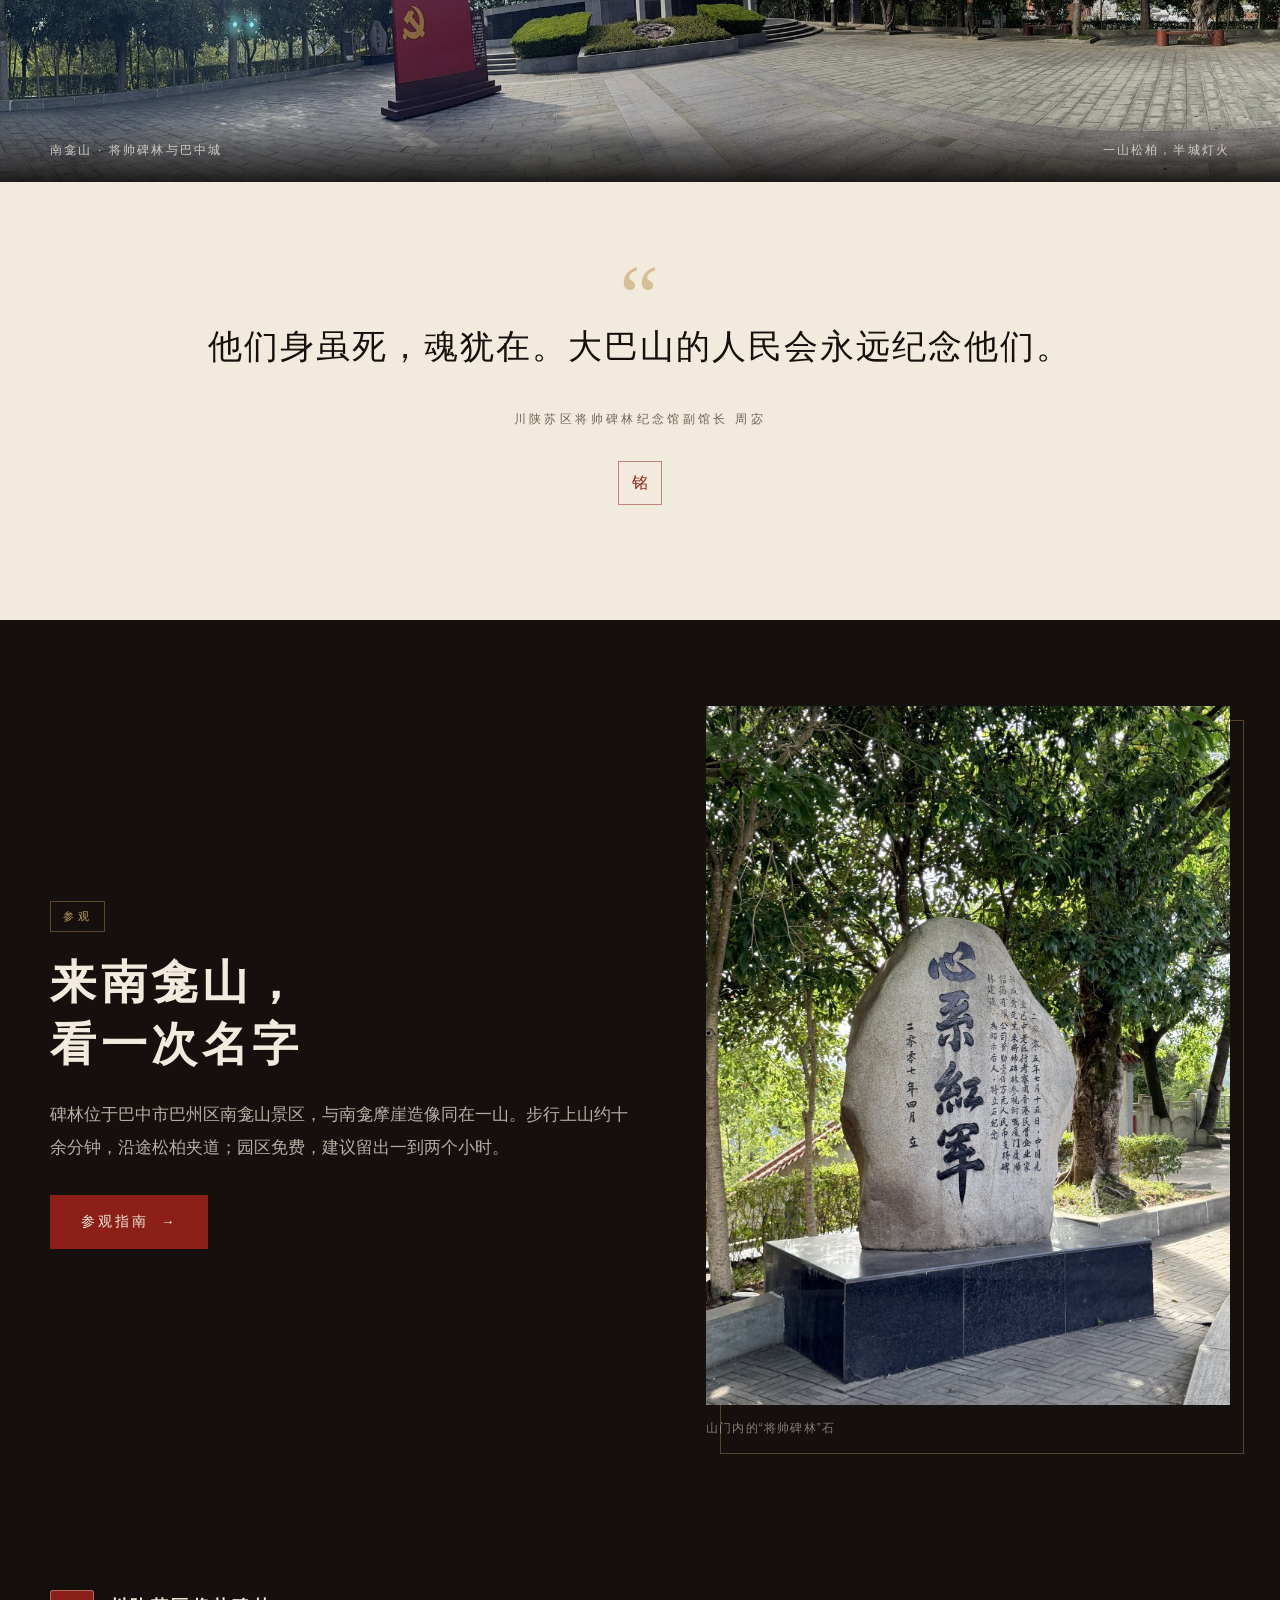
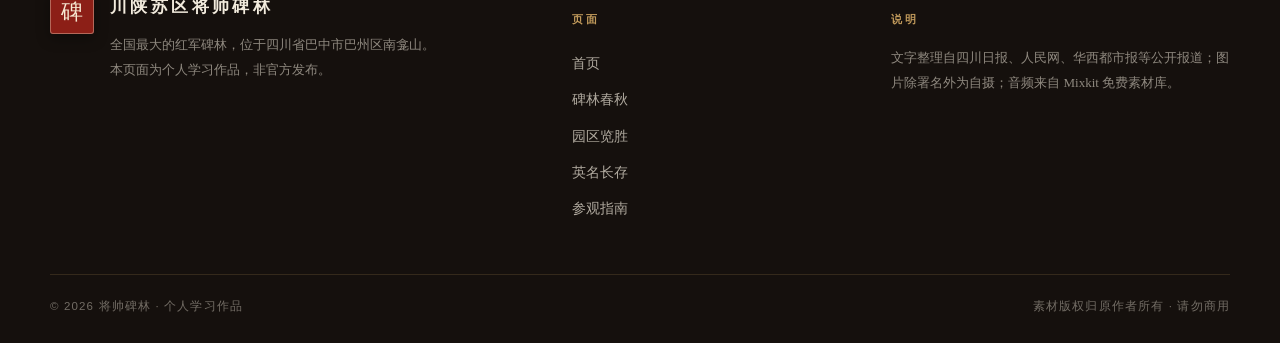
==== commit af5e4907: "更换背景音乐，新增音量调节" ====
--- a/index.html
+++ b/index.html
@@ -24,9 +24,12 @@
       <a href="names.html">英名长存</a>
       <a href="visit.html">参观指南</a>
     </nav>
-    <button class="sound-btn" id="soundBtn" type="button" aria-label="开启或关闭背景音乐" aria-pressed="true">
-      <span class="bars"><i></i><i></i><i></i></span>
-    </button>
+    <div class="sound-wrap">
+      <input class="vol" id="volRange" type="range" min="0" max="100" step="1" value="50" aria-label="背景音乐音量">
+      <button class="sound-btn" id="soundBtn" type="button" aria-label="开启或关闭背景音乐" aria-pressed="true">
+        <span class="bars"><i></i><i></i><i></i></span>
+      </button>
+    </div>
     <button class="menu-btn" id="menuBtn" type="button" aria-label="打开菜单" aria-expanded="false"><span></span><span></span></button>
   </div>
 </header>
@@ -185,3 +188,4 @@
 </body>
 </html>
 
+
--- a/assets/css/style.css
+++ b/assets/css/style.css
@@ -504,3 +504,20 @@
   content:"";position:absolute;inset:0;pointer-events:none;
   background:linear-gradient(90deg, rgba(8,6,5,.88) 0%, rgba(8,6,5,.62) 38%, rgba(8,6,5,.18) 68%, rgba(8,6,5,0) 88%);
 }
+
+/* ---------------- 音量滑杆 ---------------- */
+.sound-wrap{display:flex;align-items:center;gap:12px;}
+.sound-wrap .vol{
+  width:74px;height:14px;margin:0;padding:0;background:transparent;
+  -webkit-appearance:none;appearance:none;cursor:pointer;
+}
+.sound-wrap .vol::-webkit-slider-runnable-track{height:2px;border-radius:2px;background:rgba(193,154,91,.42);}
+.sound-wrap .vol::-webkit-slider-thumb{
+  -webkit-appearance:none;width:11px;height:11px;margin-top:-4.5px;border:0;border-radius:50%;
+  background:var(--gold);box-shadow:0 0 0 3px rgba(193,154,91,.16);
+}
+.sound-wrap .vol::-moz-range-track{height:2px;border-radius:2px;background:rgba(193,154,91,.42);}
+.sound-wrap .vol::-moz-range-thumb{width:11px;height:11px;border:0;border-radius:50%;background:var(--gold);}
+.sound-wrap .vol:focus-visible{outline:1px solid var(--gold);outline-offset:4px;}
+@media (max-width:1100px){.sound-wrap .vol{display:none;}}
+@media (max-width:720px){.sound-wrap{order:2;margin-left:auto;}}
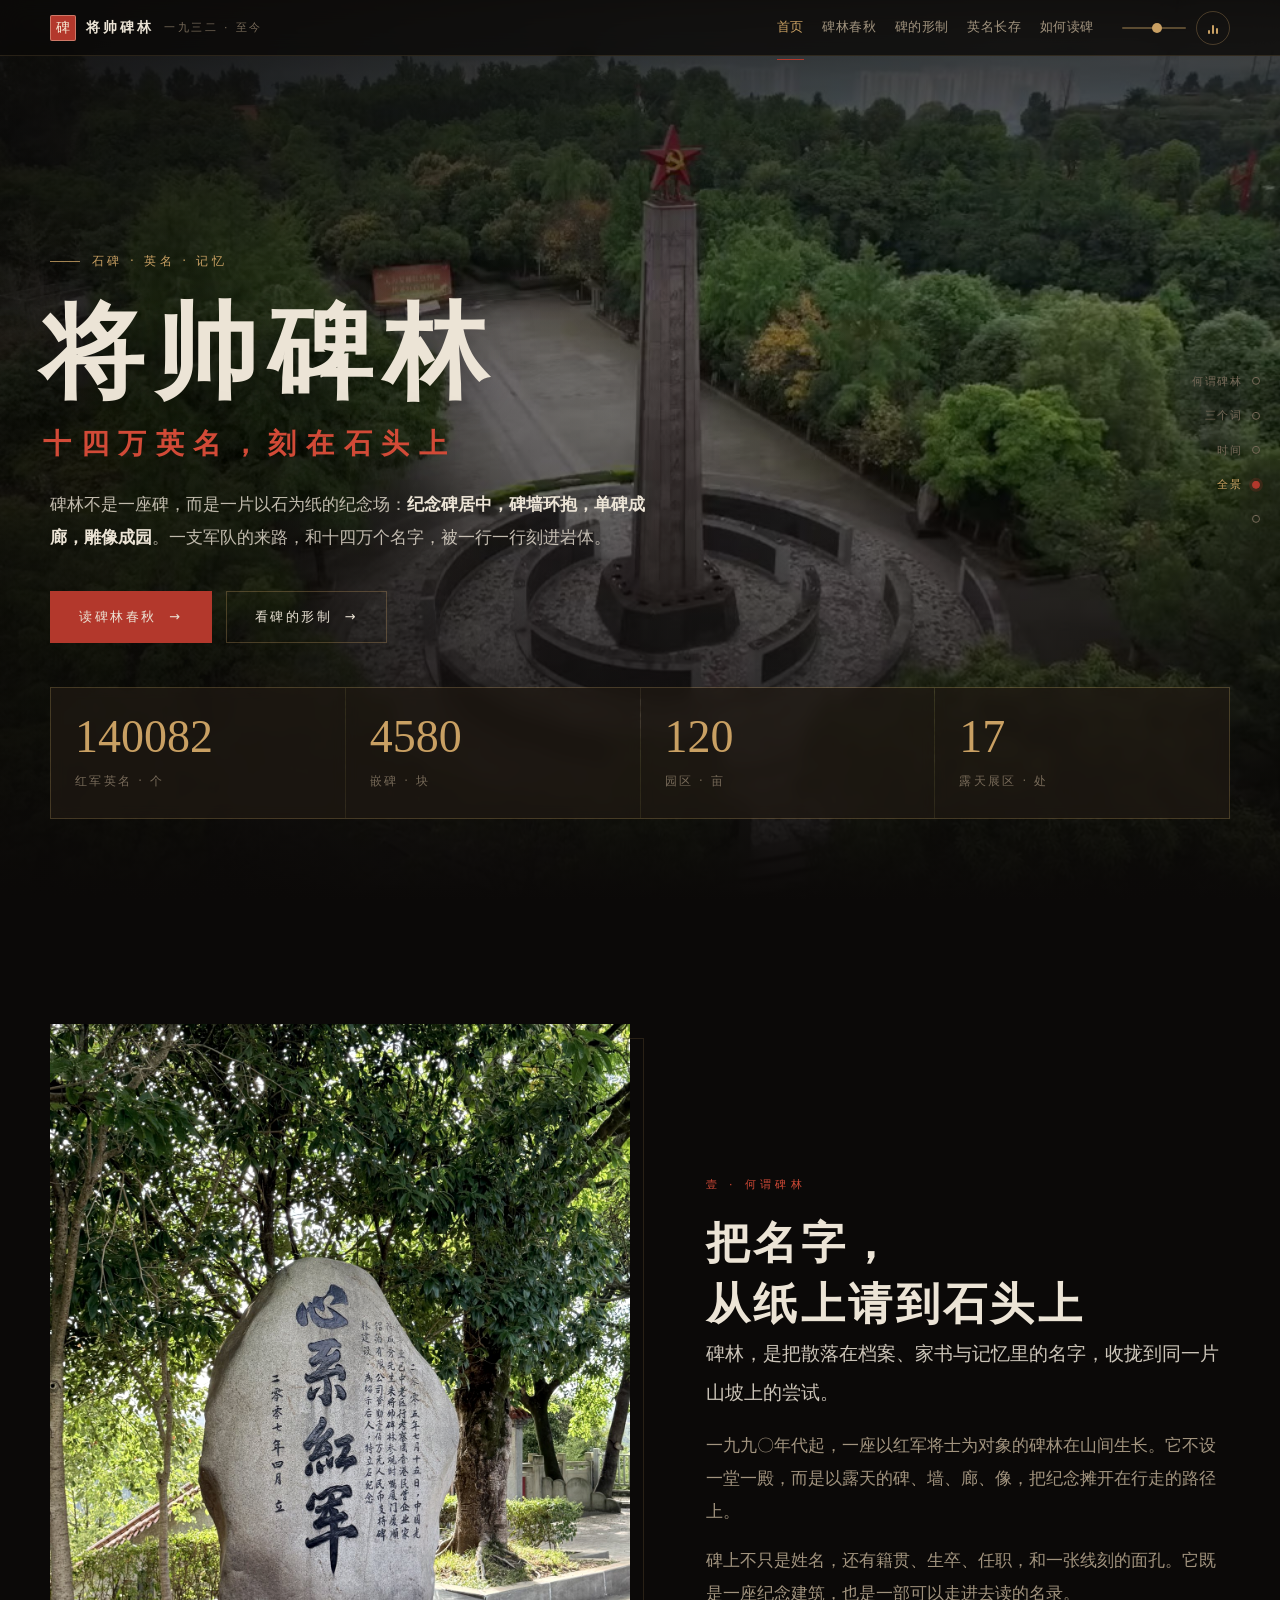
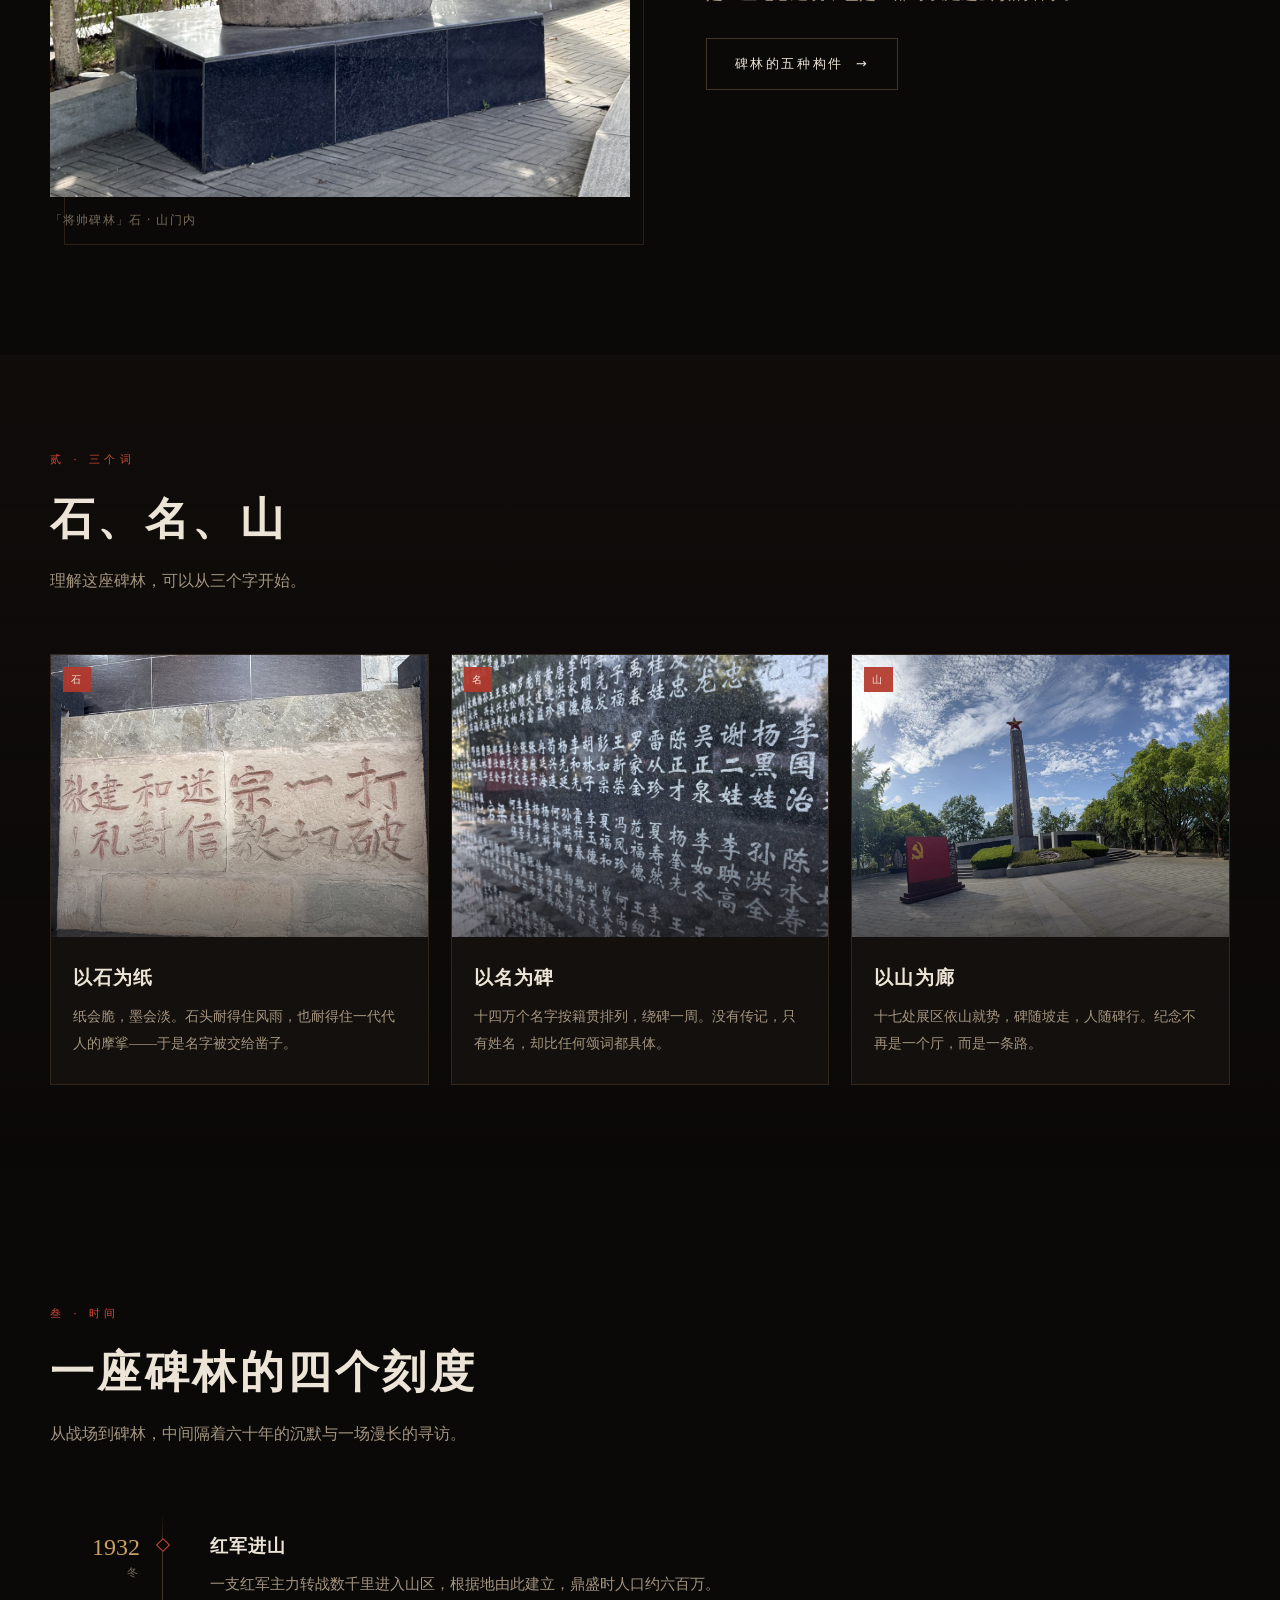
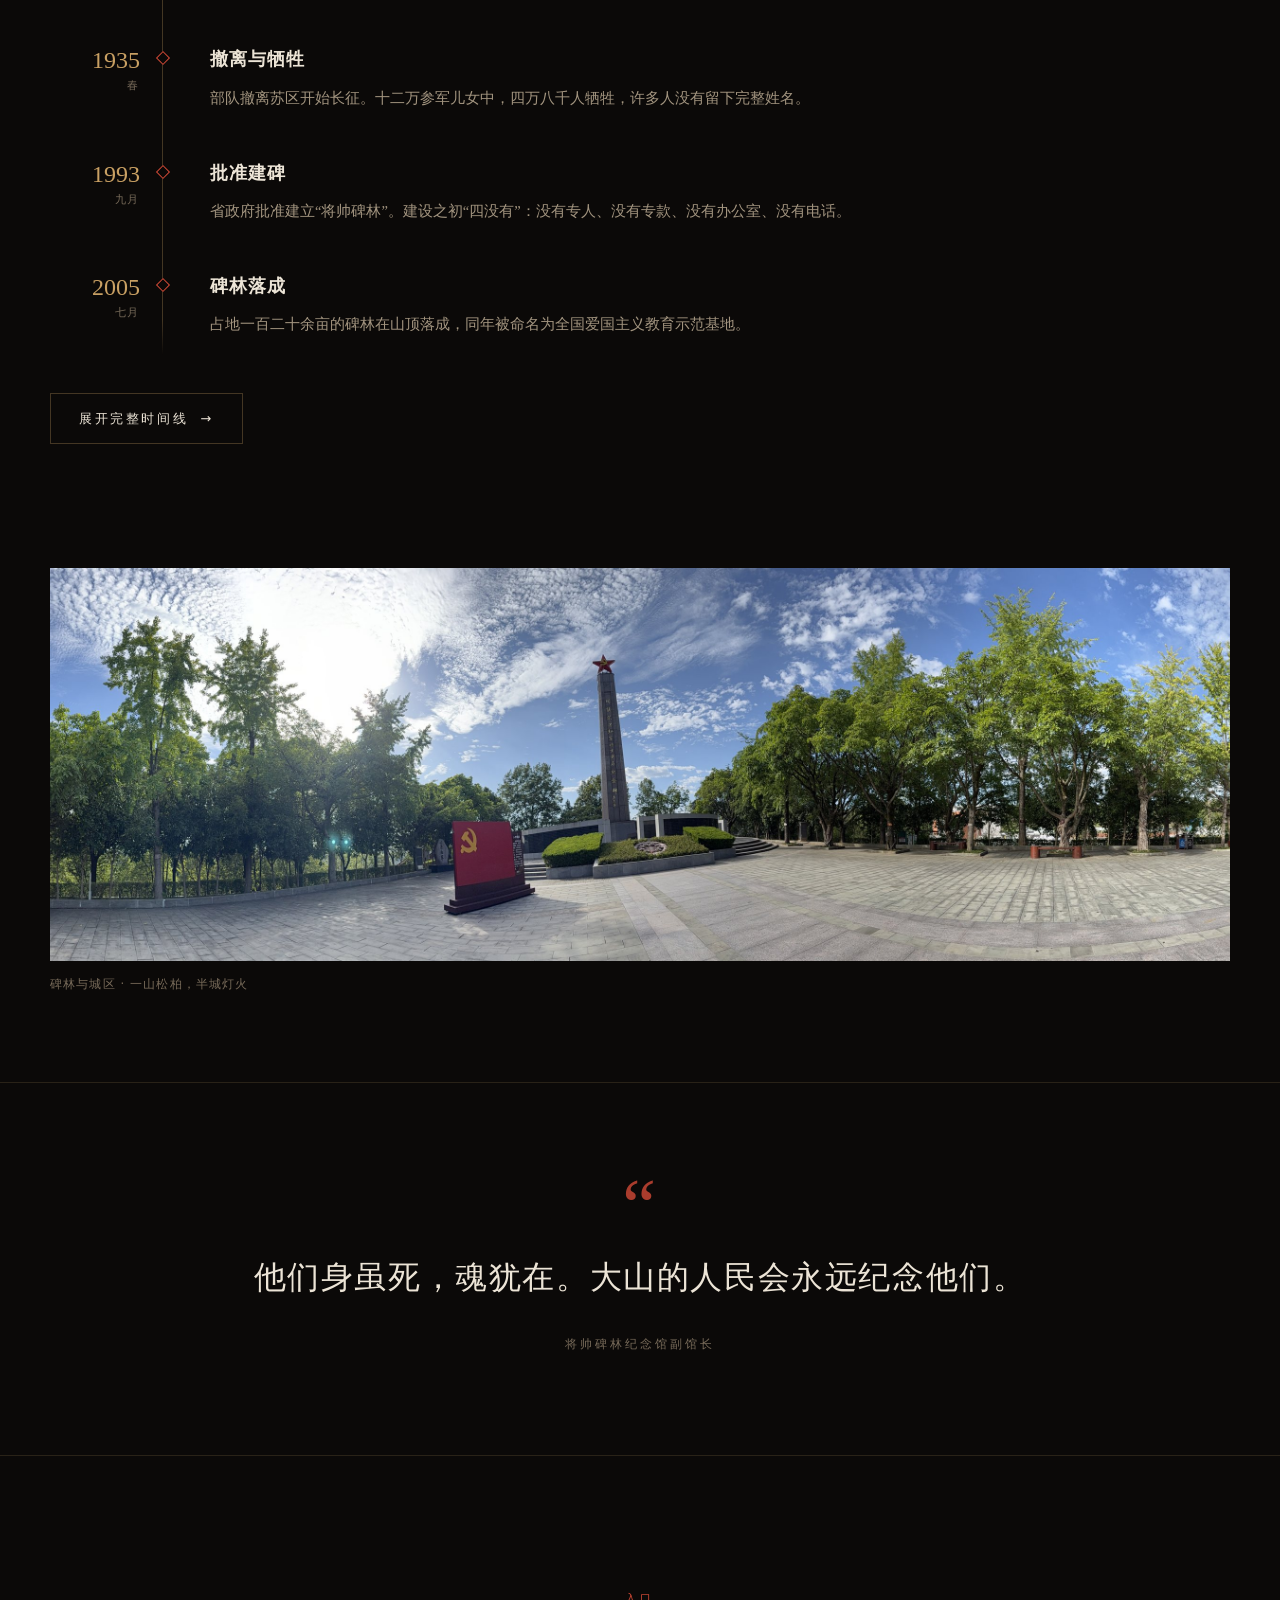
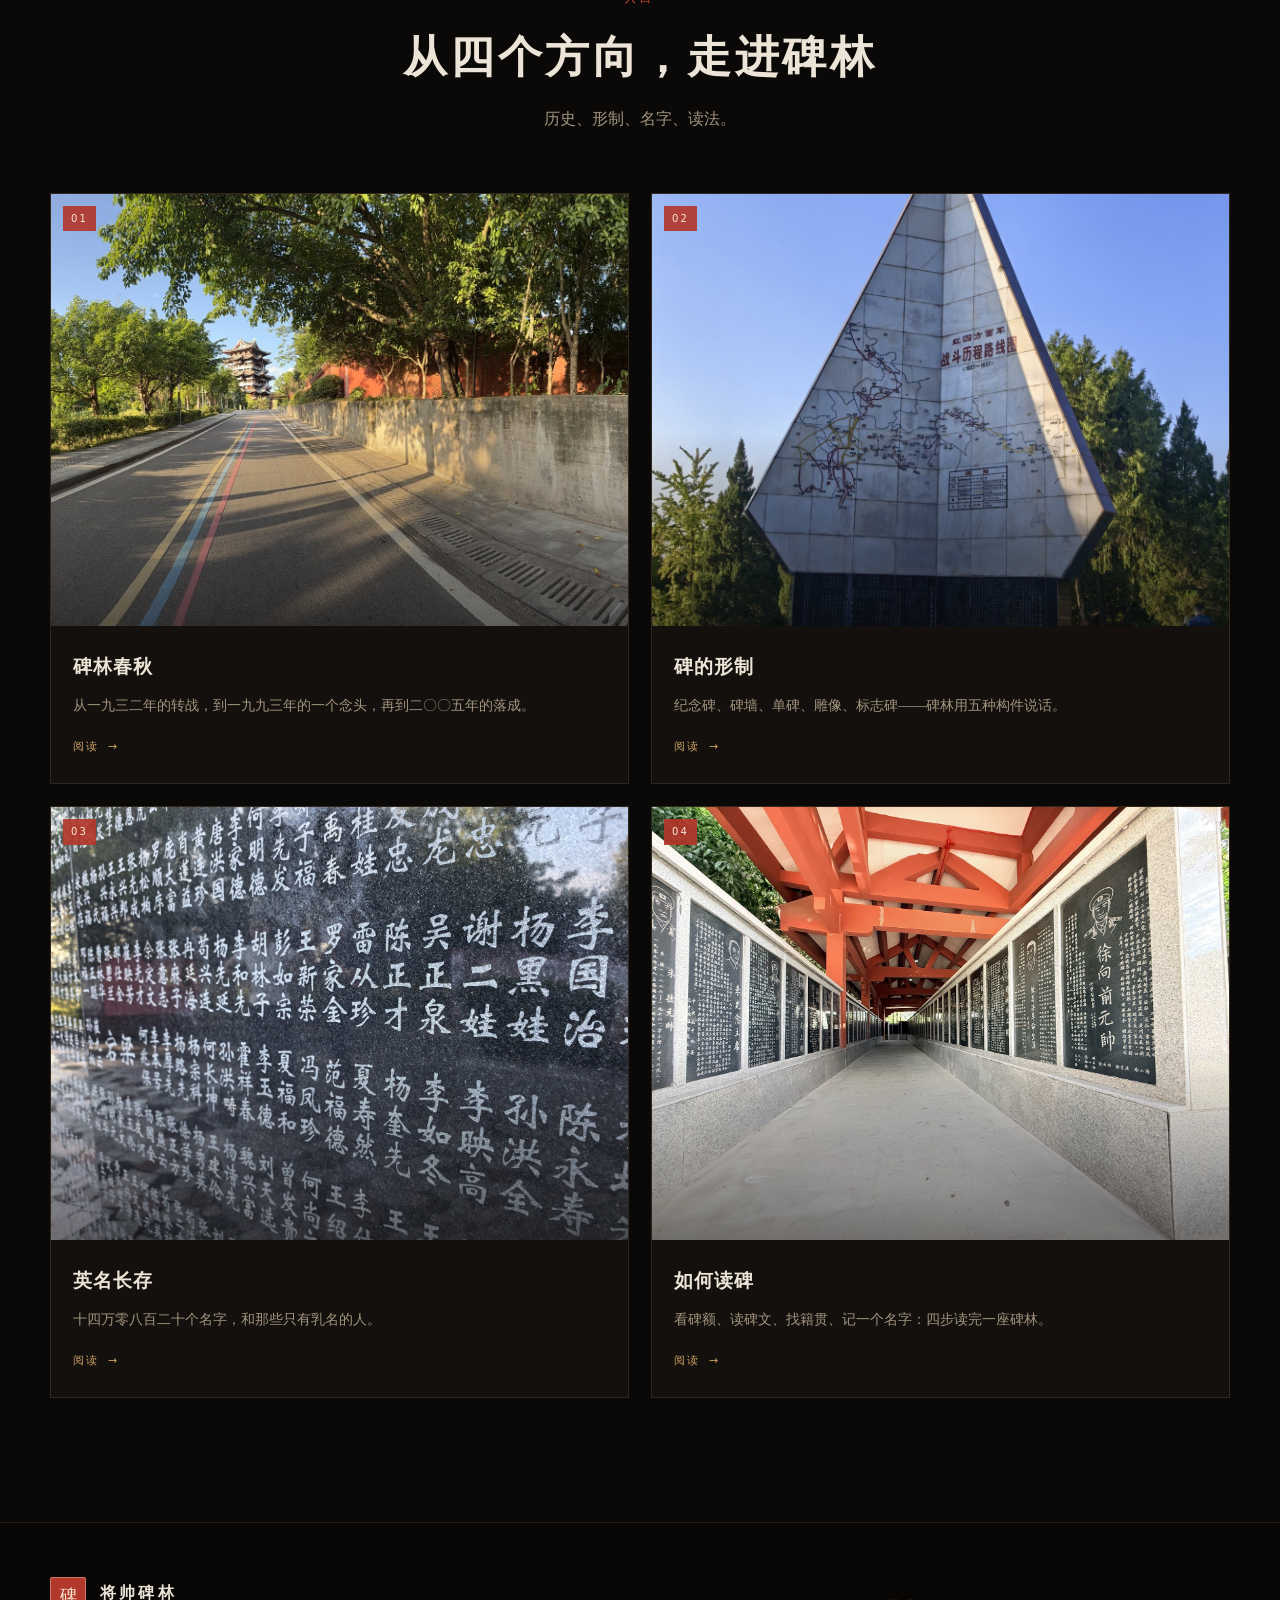
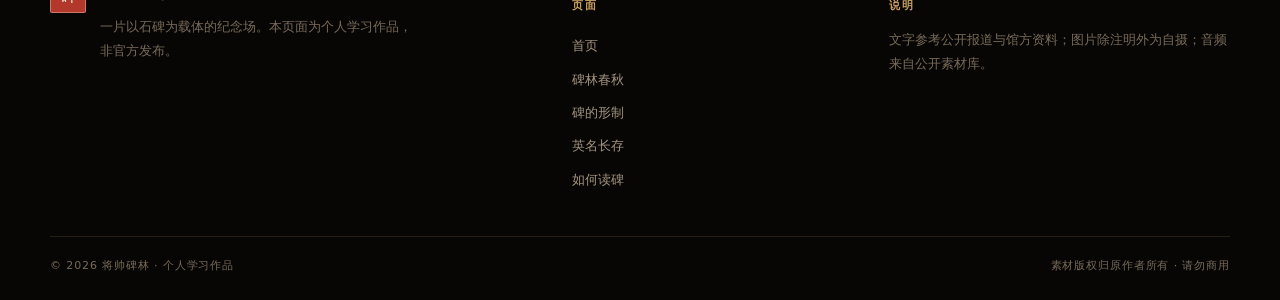
==== commit 80ddb1ad: "将帅碑林专题：重做视觉与内容" ====
--- a/index.html
+++ b/index.html
@@ -2,30 +2,34 @@
 <html lang="zh-CN">
 <head>
 <meta charset="utf-8">
-<meta name="viewport" content="width=device-width, initial-scale=1">
-<title>将帅碑林 · 川陕苏区十四万红军英名 | 巴中南龛山</title>
-<meta name="description" content="川陕苏区将帅碑林位于四川巴中南龛山，是全国最大的红军碑林：一百二十余亩园区、十七处露天展区、四千五百八十余块碑，镌刻十四万零八百二十个红军将士英名。">
-<meta name="keywords" content="将帅碑林,川陕苏区,巴中,南龛山,红军碑林,红色旅游">
+<meta name="viewport" content="width=device-width, initial-scale=1, viewport-fit=cover">
+<title>将帅碑林 · 十四万英名，刻在石头上</title>
+<meta name="description" content="将帅碑林是一片以石碑为载体的纪念场：纪念碑居中，碑墙环抱，单碑成廊，雕像成园，十四万零八百二十个红军将士英名依山而列。">
+<meta name="keywords" content="将帅碑林,红军碑林,英名墙,纪念碑,红色文化">
+<meta name="theme-color" content="#0b0908">
 <link rel="stylesheet" href="assets/css/style.css">
 </head>
 <body data-page="home">
 
-<!-- ================= 顶部导航 ================= -->
-<header class="site-header" id="siteHeader">
-  <div class="wrap header-inner">
+<div class="progress" id="progress"></div>
+
+<!-- ================= 顶栏 ================= -->
+<header class="topbar" id="topbar">
+  <div class="wrap">
     <a class="brand" href="index.html" aria-label="返回首页">
       <span class="seal">碑</span>
-      <span class="brand-text"><strong>将帅碑林</strong><em>川陕苏区 · 巴中</em></span>
+      <b>将帅碑林</b>
+      <i>一九三二 · 至今</i>
     </a>
     <nav class="nav" id="nav">
-      <a href="index.html" class="active">首页</a>
+      <a href="index.html" class="on">首页</a>
       <a href="history.html">碑林春秋</a>
-      <a href="sights.html">园区览胜</a>
+      <a href="sights.html">碑的形制</a>
       <a href="names.html">英名长存</a>
-      <a href="visit.html">参观指南</a>
+      <a href="visit.html">如何读碑</a>
     </nav>
     <div class="sound-wrap">
-      <input class="vol" id="volRange" type="range" min="0" max="100" step="1" value="50" aria-label="背景音乐音量">
+      <input class="vol" id="volRange" type="range" min="0" max="100" step="1" value="55" aria-label="背景音乐音量">
       <button class="sound-btn" id="soundBtn" type="button" aria-label="开启或关闭背景音乐" aria-pressed="true">
         <span class="bars"><i></i><i></i><i></i></span>
       </button>
@@ -34,146 +38,211 @@
   </div>
 </header>
 
+<aside class="dotnav" aria-label="本页章节">
+  <a href="#s1" class="on"><span>何谓碑林</span></a>
+  <a href="#s2"><span>三个词</span></a>
+  <a href="#s3"><span>时间</span></a>
+  <a href="#s4"><span>全景</span></a>
+  <a href="#s5"><span>入口</span></a>
+</aside>
+
 <!-- ================= 首屏 ================= -->
 <section class="hero">
-  <video src="assets/video/hero.mp4" poster="assets/img/poster-hero.jpg" muted loop playsinline preload="auto" aria-hidden="true"></video>
+  <div class="hero-media">
+    <video src="assets/video/hero.mp4" poster="assets/img/poster-hero.jpg" muted loop playsinline preload="auto" aria-hidden="true"></video>
+  </div>
   <div class="hero-mask"></div>
-  <div class="hero-grain"></div>
-
-  <div class="hero-vertical">一九三二年冬 · 红军入川</div>
+  <div class="hero-spot"></div>
 
   <div class="hero-inner">
-    <div class="hero-kicker">全国最大的红军碑林 · 全国爱国主义教育示范基地</div>
-    <h1>将帅碑林<small>川陕苏区 · 十四万英名</small></h1>
-    <p class="hero-lead">石头会老，名字不会。南龛山上，十四万零八百二十个红军将士的姓名依山而列，像一支永远集结的队伍。</p>
-    <div class="hero-actions">
-      <a class="btn primary" href="history.html">走进碑林 <span class="arrow">→</span></a>
-      <a class="btn" href="sights.html">园区览胜 <span class="arrow">→</span></a>
-    </div>
-  </div>
-
-  <div class="hero-scroll"><span>向下</span><i></i></div>
-</section>
-
-<!-- ================= 序 ================= -->
-<section class="sec">
-  <div class="wrap">
-    <div class="split">
-      <div class="split-media reveal">
-        <img src="assets/img/wall.jpg" alt="将帅碑林英名墙上密密麻麻的红军将士姓名" loading="lazy">
-        <p class="caption">碑墙上的名字，按籍贯排列，一笔一画皆是人。</p>
-      </div>
-      <div class="split-body reveal d1">
-        <span class="sec-no">序 · 石上的名册</span>
-        <h2>把名字刻进石头，<br>让后来的人记得</h2>
-        <p>一九三二年十二月，红四方面军自鄂豫皖根据地西征，翻秦岭、越大巴山，解放通江、南江、巴中，创建了川陕革命根据地——当时全国第二大苏区。巴中十二万儿女参加红军，四万八千人牺牲，许多人连一个完整的姓名都没有留下。</p>
-        <p>一九九三年，四川省人民政府批准建立川陕苏区将帅碑林；二〇〇五年七月落成。二十余年间，建设者辗转三十一个省份，行程八十余万公里，把散落在档案、家书与记忆里的名字，一个一个请回南龛山。</p>
-        <a class="btn" href="history.html">碑林是怎样建成的 <span class="arrow">→</span></a>
-      </div>
-    </div>
-
-    <div class="stats reveal" style="margin-top:clamp(56px,7vw,92px)">
+    <div class="kicker">石碑 · 英名 · 记忆</div>
+    <h1>将帅碑林<em>十四万英名，刻在石头上</em></h1>
+    <p class="lede">碑林不是一座碑，而是一片以石为纸的纪念场：<b>纪念碑居中，碑墙环抱，单碑成廊，雕像成园</b>。一支军队的来路，和十四万个名字，被一行一行刻进岩体。</p>
+    <div class="actions">
+      <a class="btn primary" href="history.html">读碑林春秋 <span class="arw">→</span></a>
+      <a class="btn" href="sights.html">看碑的形制 <span class="arw">→</span></a>
+    </div>
+
+    <div class="stats">
       <div class="stat"><b data-count="140082">0</b><span>红军英名 · 个</span></div>
       <div class="stat"><b data-count="4580">0</b><span>嵌碑 · 块</span></div>
-      <div class="stat"><b data-count="120">0</b><span>园区占地 · 亩</span></div>
+      <div class="stat"><b data-count="120">0</b><span>园区 · 亩</span></div>
       <div class="stat"><b data-count="17">0</b><span>露天展区 · 处</span></div>
     </div>
   </div>
-</section>
-
-<!-- ================= 三个入口 ================= -->
-<section class="sec tight" style="background:linear-gradient(180deg,rgba(231,221,201,.55),rgba(242,235,221,0))">
+
+</section>
+
+<!-- ================= 何谓碑林 ================= -->
+<section class="sec" id="s1">
+  <div class="wrap">
+    <div class="split">
+      <div class="split-media portrait reveal">
+        <img src="assets/img/sign.jpg" alt="刻有将帅碑林四字的景观石" class="zoomable" loading="lazy">
+        <figcaption>「将帅碑林」石 · 山门内</figcaption>
+      </div>
+      <div class="split-body reveal d1">
+        <span class="sec-no">壹 · 何谓碑林</span>
+        <h2>把名字，<br>从纸上请到石头上</h2>
+        <p class="lead">碑林，是把散落在档案、家书与记忆里的名字，收拢到同一片山坡上的尝试。</p>
+        <p>一九九〇年代起，一座以红军将士为对象的碑林在山间生长。它不设一堂一殿，而是以露天的碑、墙、廊、像，把纪念摊开在行走的路径上。</p>
+        <p>碑上不只是姓名，还有籍贯、生卒、任职，和一张线刻的面孔。它既是一座纪念建筑，也是一部可以走进去读的名录。</p>
+        <a class="btn" href="sights.html">碑林的五种构件 <span class="arw">→</span></a>
+      </div>
+    </div>
+  </div>
+</section>
+
+<!-- ================= 三个词 ================= -->
+<section class="sec tight dark-2" id="s2">
+  <div class="wrap">
+    <div class="sec-head reveal">
+      <span class="sec-no">贰 · 三个词</span>
+      <h2>石、名、山</h2>
+      <p class="sec-sub">理解这座碑林，可以从三个字开始。</p>
+    </div>
+    <div class="grid-3">
+      <article class="card reveal">
+        <div class="card-media"><span class="card-tag">石</span><img src="assets/img/stone-text.jpg" alt="石壁上镌刻的红军标语" class="zoomable" loading="lazy"></div>
+        <div class="card-body">
+          <h3>以石为纸</h3>
+          <p>纸会脆，墨会淡。石头耐得住风雨，也耐得住一代代人的摩挲——于是名字被交给凿子。</p>
+        </div>
+      </article>
+      <article class="card reveal d1">
+        <div class="card-media"><span class="card-tag">名</span><img src="assets/img/wall.jpg" alt="碑墙上密刻的红军将士英名" class="zoomable" loading="lazy"></div>
+        <div class="card-body">
+          <h3>以名为碑</h3>
+          <p>十四万个名字按籍贯排列，绕碑一周。没有传记，只有姓名，却比任何颂词都具体。</p>
+        </div>
+      </article>
+      <article class="card reveal d2">
+        <div class="card-media"><span class="card-tag">山</span><img src="assets/img/pano.jpg" alt="依山而列的碑林全景" class="zoomable" loading="lazy"></div>
+        <div class="card-body">
+          <h3>以山为廊</h3>
+          <p>十七处展区依山就势，碑随坡走，人随碑行。纪念不再是一个厅，而是一条路。</p>
+        </div>
+      </article>
+    </div>
+  </div>
+</section>
+
+<!-- ================= 时间 ================= -->
+<section class="sec" id="s3">
+  <div class="wrap">
+    <div class="sec-head reveal">
+      <span class="sec-no">叁 · 时间</span>
+      <h2>一座碑林的四个刻度</h2>
+      <p class="sec-sub">从战场到碑林，中间隔着六十年的沉默与一场漫长的寻访。</p>
+    </div>
+    <div class="timeline">
+      <div class="tl-item reveal">
+        <div class="tl-year">1932<small>冬</small></div>
+        <div class="tl-body"><h3>红军进山</h3><p>一支红军主力转战数千里进入山区，根据地由此建立，鼎盛时人口约六百万。</p></div>
+      </div>
+      <div class="tl-item reveal">
+        <div class="tl-year">1935<small>春</small></div>
+        <div class="tl-body"><h3>撤离与牺牲</h3><p>部队撤离苏区开始长征。十二万参军儿女中，四万八千人牺牲，许多人没有留下完整姓名。</p></div>
+      </div>
+      <div class="tl-item reveal">
+        <div class="tl-year">1993<small>九月</small></div>
+        <div class="tl-body"><h3>批准建碑</h3><p>省政府批准建立“将帅碑林”。建设之初“四没有”：没有专人、没有专款、没有办公室、没有电话。</p></div>
+      </div>
+      <div class="tl-item reveal">
+        <div class="tl-year">2005<small>七月</small></div>
+        <div class="tl-body"><h3>碑林落成</h3><p>占地一百二十余亩的碑林在山顶落成，同年被命名为全国爱国主义教育示范基地。</p></div>
+      </div>
+    </div>
+    <div class="reveal" style="margin-top:32px">
+      <a class="btn" href="history.html">展开完整时间线 <span class="arw">→</span></a>
+    </div>
+  </div>
+</section>
+
+<!-- ================= 全景 ================= -->
+<section class="sec tight" id="s4" style="padding-top:0">
+  <div class="wrap">
+    <figure class="reveal">
+      <img src="assets/img/pano.jpg" alt="碑林与城区全景" class="zoomable" loading="lazy" style="width:100%;aspect-ratio:21/7;object-fit:cover;">
+      <figcaption>碑林与城区 · 一山松柏，半城灯火</figcaption>
+    </figure>
+  </div>
+</section>
+
+<!-- ================= 引文 ================= -->
+<section class="quote" id="s5">
+  <div class="wrap reveal">
+    <blockquote>他们身虽死，魂犹在。大山的人民会永远纪念他们。</blockquote>
+    <cite>将帅碑林纪念馆副馆长</cite>
+  </div>
+</section>
+
+<!-- ================= 四条路径 ================= -->
+<section class="sec">
   <div class="wrap">
     <div class="sec-head center reveal">
-      <span class="sec-no">导览</span>
-      <h2>三条路，走进这座碑林</h2>
-      <p class="sec-sub">从一段历史、一片园区、一个名字开始。</p>
-    </div>
-    <div class="grid-3">
+      <span class="sec-no">入口</span>
+      <h2>从四个方向，走进碑林</h2>
+      <p class="sec-sub">历史、形制、名字、读法。</p>
+    </div>
+    <div class="grid-2">
       <a class="card reveal" href="history.html">
-        <div class="card-img"><span class="card-tag">壹</span><img src="assets/img/road.jpg" alt="通往将帅碑林的林荫道" loading="lazy"></div>
+        <div class="card-media"><span class="card-tag">01</span><img src="assets/img/road.jpg" alt="通往碑林的林荫道" loading="lazy"></div>
         <div class="card-body">
           <h3>碑林春秋</h3>
-          <p>从红四方面军入川，到张崇鱼退休后的一场“碑林长征”，看一座碑林如何用三十年长成。</p>
-          <span class="card-link">阅读 history <span class="arrow">→</span></span>
+          <p>从一九三二年的转战，到一九九三年的一个念头，再到二〇〇五年的落成。</p>
+          <span class="card-link">阅读 <span class="arw">→</span></span>
         </div>
       </a>
       <a class="card reveal d1" href="sights.html">
-        <div class="card-img"><span class="card-tag">贰</span><img src="assets/img/monument-aerial.jpg" alt="航拍红军将士英名纪念碑与环形碑墙" loading="lazy"></div>
-        <div class="card-body">
-          <h3>园区览胜</h3>
-          <p>十七处露天展区依山就势：英名纪念碑、单碑长廊、将领雕像园，还有山下的南龛造像与飞霞阁。</p>
-          <span class="card-link">阅读 sights <span class="arrow">→</span></span>
-        </div>
-      </a>
-      <a class="card reveal d2" href="names.html">
-        <div class="card-img"><span class="card-tag">叁</span><img src="assets/img/inscription.jpg" alt="刻有红色标语的石壁" loading="lazy"></div>
+        <div class="card-media"><span class="card-tag">02</span><img src="assets/img/marker.jpg" alt="碑林标志碑" loading="lazy"></div>
+        <div class="card-body">
+          <h3>碑的形制</h3>
+          <p>纪念碑、碑墙、单碑、雕像、标志碑——碑林用五种构件说话。</p>
+          <span class="card-link">阅读 <span class="arw">→</span></span>
+        </div>
+      </a>
+      <a class="card reveal" href="names.html">
+        <div class="card-media"><span class="card-tag">03</span><img src="assets/img/wall.jpg" alt="碑墙上的英名" loading="lazy"></div>
         <div class="card-body">
           <h3>英名长存</h3>
-          <p>“谢狗娃”“杨黑娃”“陈女子”……那些没有大名的人，也在碑上有了位置。</p>
-          <span class="card-link">阅读 names <span class="arrow">→</span></span>
-        </div>
-      </a>
-    </div>
-  </div>
-</section>
-
-<!-- ================= 长卷 ================= -->
-<section class="pano">
-  <img src="assets/img/pano.jpg" alt="南龛山与巴中城全景，将帅碑林位于山林之中" loading="lazy">
-  <div class="pano-cap">
-    <div class="wrap"><span>南龛山 · 将帅碑林与巴中城</span><span>一山松柏，半城灯火</span></div>
-  </div>
-</section>
-
-<!-- ================= 引文 ================= -->
-<section class="quote">
-  <div class="wrap reveal">
-    <blockquote>他们身虽死，魂犹在。大巴山的人民会永远纪念他们。</blockquote>
-    <cite>川陕苏区将帅碑林纪念馆副馆长 周宓</cite>
-    <span class="seal-line">铭</span>
-  </div>
-</section>
-
-<!-- ================= 参观提示 ================= -->
-<section class="sec dark tight">
-  <div class="wrap">
-    <div class="split">
-      <div class="split-body reveal">
-        <span class="sec-no" style="color:var(--gold);border-color:rgba(193,154,91,.4)">参观</span>
-        <h2 style="color:var(--paper)">来南龛山，<br>看一次名字</h2>
-        <p>碑林位于巴中市巴州区南龛山景区，与南龛摩崖造像同在一山。步行上山约十余分钟，沿途松柏夹道；园区免费，建议留出一到两个小时。</p>
-        <a class="btn primary" href="visit.html">参观指南 <span class="arrow">→</span></a>
-      </div>
-      <div class="split-media portrait reveal d1">
-        <img src="assets/img/sign.jpg" alt="刻有将帅碑林四字的景观石" loading="lazy">
-        <p class="caption" style="color:rgba(242,235,221,.5)">山门内的“将帅碑林”石</p>
-      </div>
+          <p>十四万零八百二十个名字，和那些只有乳名的人。</p>
+          <span class="card-link">阅读 <span class="arw">→</span></span>
+        </div>
+      </a>
+      <a class="card reveal d1" href="visit.html">
+        <div class="card-media"><span class="card-tag">04</span><img src="assets/img/corridor.jpg" alt="单碑长廊" loading="lazy"></div>
+        <div class="card-body">
+          <h3>如何读碑</h3>
+          <p>看碑额、读碑文、找籍贯、记一个名字：四步读完一座碑林。</p>
+          <span class="card-link">阅读 <span class="arw">→</span></span>
+        </div>
+      </a>
     </div>
   </div>
 </section>
 
 <!-- ================= 页脚 ================= -->
-<footer class="site-footer">
+<footer class="footer">
   <div class="wrap footer-grid">
     <div class="f-brand">
       <span class="seal">碑</span>
       <div>
-        <h4>川陕苏区将帅碑林</h4>
-        <p>全国最大的红军碑林，位于四川省巴中市巴州区南龛山。本页面为个人学习作品，非官方发布。</p>
+        <h4>将帅碑林</h4>
+        <p>一片以石碑为载体的纪念场。本页面为个人学习作品，非官方发布。</p>
       </div>
     </div>
     <div class="f-col">
       <h5>页面</h5>
       <a href="index.html">首页</a>
       <a href="history.html">碑林春秋</a>
-      <a href="sights.html">园区览胜</a>
+      <a href="sights.html">碑的形制</a>
       <a href="names.html">英名长存</a>
-      <a href="visit.html">参观指南</a>
+      <a href="visit.html">如何读碑</a>
     </div>
     <div class="f-col">
       <h5>说明</h5>
-      <p style="font-size:13px;line-height:1.9;color:rgba(242,235,221,.55)">文字整理自四川日报、人民网、华西都市报等公开报道；图片除署名外为自摄；音频来自 Mixkit 免费素材库。</p>
+      <p style="font-size:12.5px;line-height:1.9;color:var(--dim)">文字参考公开报道与馆方资料；图片除注明外为自摄；音频来自公开素材库。</p>
     </div>
   </div>
   <div class="wrap f-bottom">
@@ -182,10 +251,9 @@
   </div>
 </footer>
 
-<div class="sound-toast" id="soundToast" role="status" aria-live="polite"></div>
+<div class="toast" id="soundToast" role="status" aria-live="polite"></div>
 <script src="assets/js/audio.js"></script>
 <script src="assets/js/main.js"></script>
 </body>
 </html>
-
-
+
--- a/assets/css/style.css
+++ b/assets/css/style.css
@@ -1,523 +1,351 @@
-﻿@charset "utf-8";
+@charset "utf-8";
 /* ============================================================
-   川陕苏区将帅碑林 · 站点样式
-   配色：碑石黑 / 宣纸白 / 朱砂红 / 铜金
-   字体：系统宋体优先，无需联网加载字体
+   将帅碑林 · 专题站样式
+   碑石黑 / 宣纸白 / 朱砂 / 铜金
+   参考：深色数据专题的编辑式排版
    ============================================================ */
 
 :root{
-  --ink:#15100d;
-  --ink-2:#221a15;
-  --ink-3:#2e241d;
-  --paper:#f2ebdd;
-  --paper-2:#e7ddc9;
-  --paper-3:#d9cbb0;
-  --red:#8c1f17;
-  --red-2:#b23a2c;
-  --gold:#c19a5b;
-  --gold-dim:rgba(193,154,91,.38);
-  --muted:#6f6355;
-  --wrap:1180px;
+  --bg:#0b0908;
+  --bg-2:#0f0c0a;
+  --panel:#14100d;
+  --panel-2:#1a1511;
+  --line:rgba(201,160,99,.16);
+  --line-2:rgba(201,160,99,.3);
+  --ink:#ece4d6;
+  --muted:#a2947f;
+  --dim:#776a59;
+  --red:#b3382c;
+  --red-2:#d24a37;
+  --gold:#c9a063;
+  --maxw:1180px;
   --serif:"Noto Serif SC","Source Han Serif SC","Source Han Serif CN","Songti SC","STSong","SimSun",serif;
-  --sans:"PingFang SC","Microsoft YaHei","Hiragino Sans GB","Heiti SC",sans-serif;
+  --sans:"PingFang SC","Microsoft YaHei","Source Han Sans SC","Noto Sans SC",system-ui,sans-serif;
+  color-scheme:dark;
 }
 
 *{box-sizing:border-box;}
 html{scroll-behavior:smooth;}
 body{
-  margin:0;
-  background:var(--paper);
-  color:var(--ink);
-  font-family:var(--serif);
-  font-size:17px;
-  line-height:1.95;
-  -webkit-font-smoothing:antialiased;
-  text-rendering:optimizeLegibility;
-  overflow-x:hidden;
-}
-body::before{ /* 宣纸纹理 */
-  content:"";
-  position:fixed; inset:0;
-  pointer-events:none; z-index:0;
-  opacity:.5;
+  margin:0;background:var(--bg);color:var(--ink);
+  font-family:var(--serif);font-size:17px;line-height:1.95;
+  -webkit-font-smoothing:antialiased;overflow-x:hidden;
+}
+body::before{
+  content:"";position:fixed;inset:0;pointer-events:none;z-index:0;opacity:.55;
   background:
-    radial-gradient(circle at 18% 22%, rgba(140,31,23,.045), transparent 45%),
-    radial-gradient(circle at 82% 78%, rgba(193,154,91,.07), transparent 50%),
-    repeating-linear-gradient(0deg, rgba(120,95,60,.028) 0 1px, transparent 1px 3px),
-    repeating-linear-gradient(90deg, rgba(120,95,60,.022) 0 1px, transparent 1px 4px);
-}
-img{max-width:100%;display:block;}
+    radial-gradient(circle at 18% 12%, rgba(179,56,44,.06), transparent 42%),
+    radial-gradient(circle at 84% 76%, rgba(201,160,99,.05), transparent 46%),
+    repeating-linear-gradient(0deg, rgba(255,255,255,.012) 0 1px, transparent 1px 3px);
+}
+img,video{display:block;max-width:100%;}
 a{color:inherit;text-decoration:none;}
+button{font:inherit;color:inherit;background:none;border:0;cursor:pointer;}
 h1,h2,h3,h4,p,figure,blockquote{margin:0;}
-button{font-family:inherit;cursor:pointer;}
-::selection{background:var(--red);color:var(--paper);}
-
-.wrap{width:min(var(--wrap),calc(100% - 48px));margin:0 auto;position:relative;z-index:1;}
-
-/* ---------------- 顶部导航 ---------------- */
-.site-header{
-  position:fixed; top:0; left:0; right:0; z-index:80;
-  transition:background .35s ease, box-shadow .35s ease, height .35s ease;
-  background:linear-gradient(180deg, rgba(12,9,7,.78), rgba(12,9,7,0));
-}
-.site-header.scrolled{
-  background:rgba(15,11,9,.92);
-  box-shadow:0 1px 0 var(--gold-dim), 0 18px 40px rgba(0,0,0,.28);
-  backdrop-filter:blur(10px);
-}
-.header-inner{display:flex;align-items:center;gap:28px;height:74px;}
-.brand{display:flex;align-items:center;gap:12px;color:#f4ecdc;}
+ul,ol{margin:0;padding:0;list-style:none;}
+::selection{background:var(--red);color:#fff;}
+:focus-visible{outline:2px solid var(--gold);outline-offset:3px;}
+
+.wrap{width:min(var(--maxw),calc(100% - 56px));margin:0 auto;position:relative;z-index:1;}
+.num{font-variant-numeric:tabular-nums;letter-spacing:-.02em;}
+
+/* ---------------- 顶栏 ---------------- */
+.topbar{
+  position:fixed;top:0;left:0;right:0;z-index:80;height:56px;
+  background:rgba(10,8,7,.78);backdrop-filter:blur(12px);
+  border-bottom:1px solid var(--line);
+  transition:background .3s;
+}
+.topbar.solid{background:rgba(9,7,6,.95);}
+.topbar .wrap{display:flex;align-items:center;gap:22px;height:56px;}
+.brand{display:flex;align-items:center;gap:10px;white-space:nowrap;}
 .seal{
-  width:38px;height:38px;flex:0 0 38px;
-  display:grid;place-items:center;
-  background:var(--red);
-  color:#f7e9d3;
-  font-size:20px;line-height:1;
-  border-radius:3px;
-  box-shadow:inset 0 0 0 1px rgba(255,240,215,.35), 0 4px 14px rgba(0,0,0,.35);
-  letter-spacing:0;
-}
-.brand-text{display:flex;flex-direction:column;line-height:1.25;}
-.brand-text strong{font-size:19px;font-weight:600;letter-spacing:.18em;}
-.brand-text em{font-style:normal;font-size:11px;letter-spacing:.28em;color:var(--gold);opacity:.9;}
-.nav{margin-left:auto;display:flex;gap:6px;}
-.nav a{
-  position:relative;color:rgba(244,236,220,.82);
-  font-size:14.5px;letter-spacing:.16em;
-  padding:10px 14px;
-  transition:color .25s;
-}
-.nav a::after{
-  content:"";position:absolute;left:14px;right:14px;bottom:4px;height:1px;
-  background:var(--gold);transform:scaleX(0);transform-origin:left;transition:transform .3s ease;
-}
-.nav a:hover,.nav a.active{color:#fff;}
-.nav a:hover::after,.nav a.active::after{transform:scaleX(1);}
-.nav a.active{color:var(--gold);}
-
-/* 声音按钮 */
+  width:26px;height:26px;display:grid;place-items:center;border-radius:2px;
+  background:var(--red);color:#f6ead5;font-size:14px;line-height:1;
+  box-shadow:inset 0 0 0 1px rgba(255,240,215,.35);
+}
+.brand b{font-size:14px;font-weight:600;letter-spacing:.22em;}
+.brand i{font-style:normal;font-family:var(--sans);font-size:11px;letter-spacing:.22em;color:var(--dim);}
+.nav{display:flex;gap:18px;margin-left:auto;font-family:var(--sans);font-size:12.5px;letter-spacing:.05em;}
+.nav a{color:var(--muted);padding:19px 0;border-bottom:1px solid transparent;transition:color .2s,border-color .2s;}
+.nav a:hover{color:var(--ink);}
+.nav a.on{color:var(--gold);border-color:var(--red);}
+.sound-wrap{display:flex;align-items:center;gap:10px;margin-left:6px;}
+.vol{width:64px;height:14px;margin:0;padding:0;background:transparent;-webkit-appearance:none;appearance:none;cursor:pointer;}
+.vol::-webkit-slider-runnable-track{height:2px;border-radius:2px;background:rgba(201,160,99,.4);}
+.vol::-webkit-slider-thumb{-webkit-appearance:none;width:10px;height:10px;margin-top:-4px;border:0;border-radius:50%;background:var(--gold);}
+.vol::-moz-range-track{height:2px;background:rgba(201,160,99,.4);}
+.vol::-moz-range-thumb{width:10px;height:10px;border:0;border-radius:50%;background:var(--gold);}
 .sound-btn{
-  width:40px;height:40px;border-radius:50%;
-  border:1px solid var(--gold-dim);
-  background:rgba(20,15,12,.5);
-  display:grid;place-items:center;gap:2px;
-  transition:border-color .25s, background .25s, transform .25s;
-}
-.sound-btn:hover{border-color:var(--gold);transform:translateY(-1px);}
-.sound-btn .bars{display:flex;align-items:flex-end;gap:2.5px;height:14px;}
-.sound-btn .bars i{
-  width:2.5px;background:var(--gold);height:5px;border-radius:1px;
-  animation:eq 1.1s ease-in-out infinite paused;
-}
-.sound-btn .bars i:nth-child(2){height:11px;animation-delay:.18s;}
-.sound-btn .bars i:nth-child(3){height:7px;animation-delay:.36s;}
+  width:34px;height:34px;border-radius:50%;border:1px solid var(--line-2);
+  display:grid;place-items:center;transition:border-color .25s,background .25s;
+}
+.sound-btn:hover{border-color:var(--gold);background:rgba(201,160,99,.08);}
+.sound-btn .bars{display:flex;align-items:flex-end;gap:2px;height:12px;}
+.sound-btn .bars i{width:2px;height:4px;background:var(--gold);border-radius:1px;animation:eq 1.1s ease-in-out infinite paused;}
+.sound-btn .bars i:nth-child(2){height:9px;animation-delay:.18s;}
+.sound-btn .bars i:nth-child(3){height:6px;animation-delay:.36s;}
 .sound-btn.playing .bars i{animation-play-state:running;}
-.sound-btn.muted .bars i{background:#8d8172;}
-@keyframes eq{0%,100%{transform:scaleY(.55);}50%{transform:scaleY(1.25);}}
-
-.menu-btn{display:none;width:40px;height:40px;border:0;background:none;position:relative;}
-.menu-btn span{position:absolute;left:9px;right:9px;height:1.5px;background:#f4ecdc;transition:transform .3s,opacity .3s;}
-.menu-btn span:nth-child(1){top:16px;}
-.menu-btn span:nth-child(2){top:24px;}
-.menu-btn.open span:nth-child(1){transform:translateY(4px) rotate(45deg);}
-.menu-btn.open span:nth-child(2){transform:translateY(-4px) rotate(-45deg);}
-
-/* ---------------- 首页大屏 ---------------- */
-.hero{
-  position:relative;height:100vh;min-height:620px;
-  display:flex;align-items:flex-end;
-  overflow:hidden;background:var(--ink);
-}
-.hero video,.hero .hero-img{
-  position:absolute;inset:0;width:100%;height:100%;
-  object-fit:cover;object-position:center;
-  filter:saturate(.92) contrast(1.03);
-}
-.hero-mask{
-  position:absolute;inset:0;
+.sound-btn.muted .bars i{background:var(--dim);}
+@keyframes eq{0%,100%{transform:scaleY(.5);}50%{transform:scaleY(1.3);}}
+.menu-btn{display:none;width:34px;height:34px;position:relative;border:1px solid var(--line-2);border-radius:50%;}
+.menu-btn span{position:absolute;left:9px;right:9px;height:1px;background:var(--ink);transition:.3s;}
+.menu-btn span:nth-child(1){top:13px;}
+.menu-btn span:nth-child(2){top:20px;}
+.menu-btn.open span:nth-child(1){transform:translateY(3.5px) rotate(45deg);}
+.menu-btn.open span:nth-child(2){transform:translateY(-3.5px) rotate(-45deg);}
+
+.progress{position:fixed;top:0;left:0;height:2px;width:0;z-index:90;
+  background:linear-gradient(90deg,var(--red),var(--gold));transition:width .1s linear;}
+
+/* ---------------- 右侧圆点索引 ---------------- */
+.dotnav{position:fixed;right:20px;top:50%;transform:translateY(-50%);z-index:60;
+  display:flex;flex-direction:column;gap:14px;align-items:flex-end;}
+.dotnav a{position:relative;display:flex;align-items:center;gap:10px;font-family:var(--sans);
+  font-size:10.5px;letter-spacing:.14em;color:var(--dim);}
+.dotnav a::after{content:"";width:6px;height:6px;border-radius:50%;border:1px solid var(--dim);transition:.25s;}
+.dotnav a span{opacity:0;transform:translateX(6px);transition:.25s;white-space:nowrap;}
+.dotnav a:hover span,.dotnav a.on span{opacity:1;transform:none;}
+.dotnav a.on{color:var(--gold);}
+.dotnav a.on::after{background:var(--red);border-color:var(--red);box-shadow:0 0 0 3px rgba(179,56,44,.18);}
+
+/* ---------------- 首屏 ---------------- */
+.hero{position:relative;min-height:100vh;display:flex;align-items:flex-end;overflow:hidden;background:#000;}
+.hero-media,.hero-media img,.hero-media video{position:absolute;inset:0;width:100%;height:100%;object-fit:cover;}
+.hero-media video{filter:saturate(.92) contrast(1.04);}
+.hero-mask{position:absolute;inset:0;
   background:
-    linear-gradient(180deg, rgba(10,8,6,.62) 0%, rgba(10,8,6,.12) 34%, rgba(10,8,6,.42) 66%, rgba(10,8,6,.94) 100%),
-    radial-gradient(circle at 78% 30%, rgba(140,31,23,.22), transparent 55%);
-}
-.hero-grain{position:absolute;inset:0;opacity:.16;pointer-events:none;
-  background-image:repeating-linear-gradient(0deg, rgba(255,255,255,.05) 0 1px, transparent 1px 2px);}
-.hero-inner{
-  position:relative;z-index:2;width:min(var(--wrap),calc(100% - 48px));
-  margin:0 auto;padding-bottom:clamp(56px,9vh,110px);color:var(--paper);
-}
-.hero-kicker{
-  display:flex;align-items:center;gap:14px;
-  font-family:var(--sans);font-size:12.5px;letter-spacing:.34em;
-  color:var(--gold);margin-bottom:22px;
-}
-.hero-kicker::before{content:"";width:46px;height:1px;background:var(--gold);opacity:.7;}
-.hero h1{
-  font-size:clamp(52px,9.2vw,126px);
-  line-height:1.06;font-weight:600;
-  letter-spacing:.16em;
-  margin-left:-.16em;
-  text-shadow:0 6px 40px rgba(0,0,0,.45);
-}
-.hero h1 small{display:block;font-size:clamp(14px,1.5vw,19px);font-weight:400;
-  letter-spacing:.5em;color:var(--gold);margin-top:18px;margin-left:.2em;}
-.hero-lead{
-  max-width:640px;margin-top:30px;color:rgba(242,235,221,.82);
-  font-size:16.5px;line-height:2.05;
-}
-.hero-actions{display:flex;flex-wrap:wrap;gap:16px;margin-top:38px;}
-.btn{
-  display:inline-flex;align-items:center;gap:12px;
-  padding:13px 30px;
-  font-family:var(--sans);font-size:13.5px;letter-spacing:.22em;
-  border:1px solid var(--gold-dim);color:var(--paper);
-  background:rgba(255,255,255,.03);
-  transition:background .3s,border-color .3s,color .3s,transform .3s;
-  position:relative;overflow:hidden;
-}
-.btn:hover{background:var(--red);border-color:var(--red);transform:translateY(-2px);}
+    linear-gradient(180deg,rgba(9,7,6,.86) 0%,rgba(9,7,6,.25) 34%,rgba(9,7,6,.62) 68%,var(--bg) 100%),
+    linear-gradient(90deg,rgba(9,7,6,.72) 0%,rgba(9,7,6,.12) 52%,rgba(9,7,6,0) 78%);
+}
+.hero-spot{position:absolute;inset:0;pointer-events:none;opacity:0;transition:opacity .5s;
+  background:radial-gradient(520px circle at var(--mx,50%) var(--my,40%),rgba(179,56,44,.18),transparent 62%);}
+.hero:hover .hero-spot{opacity:1;}
+.hero-inner{position:relative;z-index:2;width:min(var(--maxw),calc(100% - 56px));margin:0 auto;
+  padding:120px 0 clamp(64px,9vh,104px);}
+.kicker{display:inline-flex;align-items:center;gap:12px;font-family:var(--sans);
+  font-size:12px;letter-spacing:.28em;color:var(--gold);margin-bottom:24px;}
+.kicker::before{content:"";width:30px;height:1px;background:var(--gold);opacity:.8;}
+.hero h1{font-size:clamp(44px,8.4vw,104px);line-height:1.08;font-weight:600;letter-spacing:.1em;margin-left:-.1em;
+  text-shadow:0 8px 48px rgba(0,0,0,.5);}
+.hero h1 em{display:block;font-style:normal;color:var(--red-2);font-size:clamp(18px,2.2vw,30px);
+  letter-spacing:.34em;margin-top:20px;margin-left:.12em;}
+.lede{max-width:600px;margin-top:28px;color:rgba(236,228,214,.8);font-size:16.5px;line-height:2.05;}
+.lede b{color:var(--ink);font-weight:600;}
+.actions{display:flex;flex-wrap:wrap;gap:14px;margin-top:36px;}
+.btn{display:inline-flex;align-items:center;gap:12px;padding:12px 28px;
+  font-family:var(--sans);font-size:13px;letter-spacing:.2em;color:var(--ink);
+  border:1px solid var(--line-2);transition:.3s;}
+.btn:hover{border-color:var(--gold);background:rgba(201,160,99,.08);transform:translateY(-2px);}
 .btn.primary{background:var(--red);border-color:var(--red);}
-.btn.primary:hover{background:#a3281d;}
-.btn .arrow{font-family:var(--sans);transition:transform .3s;}
-.btn:hover .arrow{transform:translateX(4px);}
-.hero-scroll{
-  position:absolute;left:50%;bottom:26px;z-index:3;transform:translateX(-50%);
-  display:flex;flex-direction:column;align-items:center;gap:10px;
-  font-family:var(--sans);font-size:10.5px;letter-spacing:.3em;color:rgba(242,235,221,.6);
-}
-.hero-scroll i{width:1px;height:46px;background:linear-gradient(180deg,var(--gold),transparent);
-  animation:drop 2.2s ease-in-out infinite;transform-origin:top;}
-@keyframes drop{0%{transform:scaleY(.2);opacity:.2;}55%{transform:scaleY(1);opacity:1;}100%{transform:scaleY(.2);opacity:.2;}}
-
-/* 竖排装饰 */
-.hero-vertical{
-  position:absolute;right:clamp(20px,4vw,64px);top:50%;transform:translateY(-50%);
-  z-index:2;writing-mode:vertical-rl;
-  font-size:13px;letter-spacing:.42em;color:rgba(242,235,221,.62);
-  border-right:1px solid rgba(193,154,91,.35);
-  padding-right:16px;height:240px;
-}
+.btn.primary:hover{background:#c44334;}
+.btn .arw{transition:transform .3s;}
+.btn:hover .arw{transform:translateX(4px);}
+.scroll-cue{position:absolute;left:50%;bottom:22px;transform:translateX(-50%);z-index:3;
+  display:flex;flex-direction:column;align-items:center;gap:8px;font-family:var(--sans);
+  font-size:10px;letter-spacing:.3em;color:var(--dim);}
+.scroll-cue i{width:1px;height:40px;background:linear-gradient(180deg,var(--gold),transparent);
+  animation:cue 2.2s ease-in-out infinite;transform-origin:top;}
+@keyframes cue{0%{transform:scaleY(.2);opacity:.2;}55%{transform:scaleY(1);opacity:1;}100%{transform:scaleY(.2);opacity:.2;}}
+
+/* ---------------- 数据条 ---------------- */
+.stats{display:grid;grid-template-columns:repeat(4,1fr);gap:1px;background:var(--line);
+  border:1px solid var(--line);margin-top:44px;}
+.stat{background:rgba(20,16,13,.72);padding:26px 24px;backdrop-filter:blur(6px);}
+.stat b{display:block;font-family:var(--serif);font-weight:500;color:var(--gold);
+  font-size:clamp(30px,3.6vw,46px);line-height:1;}
+.stat b small{font-size:.4em;letter-spacing:.1em;margin-left:4px;color:var(--muted);}
+.stat span{display:block;margin-top:10px;font-family:var(--sans);font-size:11.5px;
+  letter-spacing:.2em;color:var(--dim);}
 
 /* ---------------- 通用区块 ---------------- */
-.sec{position:relative;padding:clamp(72px,10vw,128px) 0;}
-.sec.tight{padding:clamp(52px,7vw,86px) 0;}
-.sec.dark{background:var(--ink);color:var(--paper);}
-.sec.dark .sec-sub,.sec.dark p{color:rgba(242,235,221,.72);}
-.sec-head{max-width:760px;margin-bottom:clamp(40px,5vw,64px);}
-.sec-no{
-  display:inline-block;font-family:var(--sans);
-  font-size:11px;letter-spacing:.4em;color:var(--red);
-  border:1px solid rgba(140,31,23,.3);
-  padding:4px 10px 4px 12px;margin-bottom:20px;
-}
-.sec h2{
-  font-size:clamp(30px,3.6vw,46px);font-weight:600;
-  letter-spacing:.1em;line-height:1.35;
-}
-.sec h2 em{font-style:normal;color:var(--red);}
-.sec-sub{margin-top:18px;color:var(--muted);font-size:16px;max-width:640px;}
-.sec-head.center{margin-left:auto;margin-right:auto;text-align:center;}
+.sec{padding:clamp(76px,10vw,124px) 0;position:relative;}
+.sec.tight{padding:clamp(56px,7vw,86px) 0;}
+.sec.dark-2{background:linear-gradient(180deg,rgba(20,16,13,.55),rgba(11,9,8,0));}
+.sec-head{max-width:760px;margin-bottom:clamp(36px,5vw,58px);}
+.sec-no{display:inline-block;font-family:var(--sans);font-size:11px;letter-spacing:.4em;
+  color:var(--red-2);margin-bottom:18px;}
+.sec h2{font-size:clamp(28px,3.4vw,44px);font-weight:600;letter-spacing:.08em;line-height:1.4;}
+.sec h2 em{font-style:normal;color:var(--gold);}
+.sec-sub{margin-top:16px;color:var(--muted);font-size:15.5px;max-width:620px;}
+.sec-head.center{text-align:center;margin-left:auto;margin-right:auto;}
 .sec-head.center .sec-sub{margin-left:auto;margin-right:auto;}
-
-/* ---------------- 数字 ---------------- */
-.stats{
-  display:grid;grid-template-columns:repeat(4,1fr);
-  border-top:1px solid var(--gold-dim);border-bottom:1px solid var(--gold-dim);
-}
-.stat{padding:38px 26px;border-left:1px solid rgba(193,154,91,.18);}
-.stat:first-child{border-left:0;}
-.stat b{
-  display:block;font-family:var(--serif);font-weight:500;
-  font-size:clamp(34px,4.2vw,54px);line-height:1;
-  color:var(--ink);letter-spacing:.02em;
-}
-.sec.dark .stat b{color:var(--gold);}
-.stat span{display:block;margin-top:12px;font-family:var(--sans);
-  font-size:12px;letter-spacing:.24em;color:var(--muted);}
-.sec.dark .stat span{color:rgba(242,235,221,.6);}
-.stat small{font-size:14px;letter-spacing:.05em;}
-
-/* ---------------- 图文分栏 ---------------- */
-.split{display:grid;grid-template-columns:1.05fr .95fr;gap:clamp(36px,6vw,84px);align-items:center;}
+.lead{font-size:18.5px;line-height:2.1;color:rgba(236,228,214,.86);}
+.lead b{color:var(--gold);font-weight:600;}
+
+/* ---------------- 分栏 ---------------- */
+.split{display:grid;grid-template-columns:1.05fr .95fr;gap:clamp(32px,6vw,76px);align-items:center;}
 .split.rev{grid-template-columns:.95fr 1.05fr;}
 .split.rev .split-media{order:2;}
 .split-media{position:relative;}
-.split-media img{width:100%;height:100%;object-fit:cover;aspect-ratio:4/3;}
+.split-media img{width:100%;aspect-ratio:4/3;object-fit:cover;filter:saturate(.92) contrast(1.03);}
 .split-media.portrait img{aspect-ratio:3/4;}
-.split-media::after{
-  content:"";position:absolute;inset:14px -14px -14px 14px;
-  border:1px solid var(--gold-dim);z-index:-1;
-}
-.split-body h2{margin-bottom:22px;}
-.split-body p+p{margin-top:16px;}
-.split-body .btn{margin-top:30px;}
-.caption{
-  font-family:var(--sans);font-size:12px;letter-spacing:.1em;color:var(--muted);
-  margin-top:12px;
-}
+.split-media::after{content:"";position:absolute;inset:14px -14px -14px 14px;border:1px solid var(--line);z-index:-1;}
+.split-body p+p{margin-top:16px;color:var(--muted);}
+.split-body .btn{margin-top:28px;}
+
+figure{margin:0;}
+figcaption{font-family:var(--sans);font-size:11.5px;letter-spacing:.1em;color:var(--dim);margin-top:12px;}
 
 /* ---------------- 卡片 ---------------- */
-.grid-3{display:grid;grid-template-columns:repeat(3,1fr);gap:26px;}
-.grid-2{display:grid;grid-template-columns:repeat(2,1fr);gap:26px;}
-.card{
-  position:relative;background:#fbf7ef;border:1px solid rgba(120,95,60,.16);
-  overflow:hidden;transition:transform .45s ease, box-shadow .45s ease, border-color .45s;
-  display:flex;flex-direction:column;
-}
-.card:hover{transform:translateY(-6px);box-shadow:0 26px 50px -24px rgba(30,20,10,.45);border-color:var(--gold-dim);}
-.card-img{position:relative;overflow:hidden;aspect-ratio:4/3;background:#1a1410;}
-.card-img img{width:100%;height:100%;object-fit:cover;transition:transform 1.1s cubic-bezier(.2,.7,.2,1), filter .6s;}
-.card:hover .card-img img{transform:scale(1.06);}
-.card-img::after{content:"";position:absolute;inset:0;background:linear-gradient(180deg,transparent 55%,rgba(10,8,6,.5));}
-.card-tag{
-  position:absolute;left:14px;top:14px;z-index:2;
-  font-family:var(--sans);font-size:10.5px;letter-spacing:.24em;
-  color:#f7edda;background:rgba(140,31,23,.9);
-  padding:4px 9px;
-}
-.card-body{padding:26px 26px 30px;flex:1;display:flex;flex-direction:column;}
-.card-body h3{font-size:21px;font-weight:600;letter-spacing:.08em;margin-bottom:10px;}
-.card-body p{font-size:14.5px;line-height:1.9;color:var(--muted);}
-.card-link{
-  margin-top:auto;padding-top:20px;font-family:var(--sans);
-  font-size:11.5px;letter-spacing:.26em;color:var(--red);
-  display:flex;align-items:center;gap:8px;
-}
-.card-link .arrow{transition:transform .3s;}
-.card:hover .card-link .arrow{transform:translateX(5px);}
-
-/* ---------------- 长卷 ---------------- */
-.pano{position:relative;background:var(--ink);}
-.pano img{width:100%;height:clamp(240px,42vw,520px);object-fit:cover;object-position:center;opacity:.92;}
-.pano-cap{
-  position:absolute;left:0;right:0;bottom:0;
-  padding:20px 0;
-  background:linear-gradient(0deg,rgba(8,6,5,.86),transparent);
-  color:rgba(242,235,221,.8);font-family:var(--sans);font-size:12px;letter-spacing:.18em;
-}
-.pano-cap .wrap{display:flex;justify-content:space-between;gap:20px;flex-wrap:wrap;}
+.grid-3{display:grid;grid-template-columns:repeat(3,1fr);gap:22px;}
+.grid-2{display:grid;grid-template-columns:repeat(2,1fr);gap:22px;}
+.card{position:relative;display:flex;flex-direction:column;background:var(--panel);
+  border:1px solid var(--line);overflow:hidden;transition:transform .45s,border-color .45s,box-shadow .45s;}
+.card:hover{transform:translateY(-5px);border-color:var(--line-2);box-shadow:0 24px 48px -28px #000;}
+.card-media{position:relative;aspect-ratio:4/3;overflow:hidden;background:#0a0807;}
+.card-media img{width:100%;height:100%;object-fit:cover;transition:transform 1s cubic-bezier(.2,.7,.2,1);}
+.card:hover .card-media img{transform:scale(1.05);}
+.card-media::after{content:"";position:absolute;inset:0;background:linear-gradient(180deg,transparent 55%,rgba(9,7,6,.55));}
+.card-tag{position:absolute;left:12px;top:12px;z-index:2;font-family:var(--sans);font-size:10px;
+  letter-spacing:.22em;color:#f4e9d6;background:rgba(179,56,44,.92);padding:3px 8px;}
+.card-body{padding:22px 22px 26px;display:flex;flex-direction:column;flex:1;}
+.card-body h3{font-size:19px;letter-spacing:.06em;margin-bottom:8px;}
+.card-body p{font-size:14px;line-height:1.9;color:var(--muted);}
+.card-link{margin-top:auto;padding-top:16px;font-family:var(--sans);font-size:11px;
+  letter-spacing:.22em;color:var(--gold);display:flex;gap:8px;align-items:center;}
+.card:hover .card-link .arw{transform:translateX(4px);}
+
+/* ---------------- 时间轴 ---------------- */
+.timeline{position:relative;margin-top:14px;}
+.timeline::before{content:"";position:absolute;left:112px;top:6px;bottom:6px;width:1px;
+  background:linear-gradient(180deg,transparent,var(--line-2) 8%,var(--line-2) 92%,transparent);}
+.tl-item{display:grid;grid-template-columns:112px 1fr;gap:48px;padding:22px 0;position:relative;}
+.tl-year{font-family:var(--serif);font-size:24px;color:var(--gold);text-align:right;line-height:1.5;padding-right:22px;}
+.tl-year small{display:block;font-family:var(--sans);font-size:10.5px;letter-spacing:.16em;color:var(--dim);}
+.tl-body{position:relative;}
+.tl-body::before{content:"";position:absolute;left:-52px;top:11px;width:8px;height:8px;
+  background:var(--bg);border:1px solid var(--red-2);transform:rotate(45deg);}
+.tl-body h3{font-size:18px;letter-spacing:.06em;margin-bottom:6px;}
+.tl-body p{font-size:14.5px;color:var(--muted);}
 
 /* ---------------- 引文 ---------------- */
-.quote{text-align:center;padding:clamp(70px,9vw,120px) 0;}
-.quote blockquote{
-  font-size:clamp(22px,2.7vw,34px);line-height:1.9;letter-spacing:.06em;
-  max-width:900px;margin:0 auto;position:relative;
-}
-.quote blockquote::before{
-  content:"“";font-size:88px;line-height:0;color:var(--gold);opacity:.55;
-  display:block;margin-bottom:18px;font-family:Georgia,serif;
-}
-.quote cite{
-  display:block;margin-top:28px;font-style:normal;font-family:var(--sans);
-  font-size:12px;letter-spacing:.28em;color:var(--muted);
-}
-.quote .seal-line{display:inline-block;margin-top:30px;width:44px;height:44px;
-  border:1px solid rgba(140,31,23,.5);color:var(--red);
-  font-size:16px;line-height:42px;letter-spacing:0;}
+.quote{padding:clamp(60px,8vw,100px) 0;text-align:center;border-top:1px solid var(--line);border-bottom:1px solid var(--line);}
+.quote blockquote{font-size:clamp(21px,2.6vw,32px);line-height:1.95;letter-spacing:.05em;max-width:900px;margin:0 auto;}
+.quote blockquote::before{content:"“";display:block;font-family:Georgia,serif;font-size:76px;line-height:.6;
+  color:var(--red-2);opacity:.8;margin-bottom:18px;}
+.quote cite{display:block;margin-top:24px;font-style:normal;font-family:var(--sans);
+  font-size:11.5px;letter-spacing:.26em;color:var(--dim);}
+
+/* ---------------- 名录 ---------------- */
+.big-number{font-family:var(--serif);font-size:clamp(64px,12vw,150px);line-height:.95;color:var(--red-2);font-weight:500;}
+.big-number small{font-size:.2em;letter-spacing:.3em;color:var(--gold);vertical-align:super;}
+.chips{display:grid;grid-template-columns:repeat(4,1fr);gap:12px;margin-top:30px;}
+.chip{border:1px solid var(--line);background:var(--panel);padding:20px 14px;text-align:center;transition:.35s;}
+.chip:hover{border-color:var(--red);background:var(--panel-2);}
+.chip b{display:block;font-size:18px;letter-spacing:.1em;font-weight:500;}
+.chip span{display:block;margin-top:6px;font-family:var(--sans);font-size:10.5px;letter-spacing:.12em;color:var(--dim);}
+
+/* ---------------- 读碑步骤 ---------------- */
+.steps{display:grid;grid-template-columns:repeat(4,1fr);gap:22px;margin-top:34px;}
+.step{position:relative;padding-top:48px;border-top:1px solid var(--line);}
+.step::before{content:attr(data-no);position:absolute;top:-12px;left:0;padding-right:12px;background:var(--bg);
+  font-family:var(--sans);font-size:11px;letter-spacing:.2em;color:var(--gold);}
+.step b{display:block;font-size:16px;letter-spacing:.06em;margin-bottom:6px;}
+.step span{font-size:13.5px;color:var(--muted);line-height:1.85;}
+
+/* ---------------- 影像与资料 ---------------- */
+.videos{display:grid;grid-template-columns:repeat(3,1fr);gap:20px;}
+.video-card{background:#080605;border:1px solid var(--line);}
+.video-card video{width:100%;aspect-ratio:16/9;display:block;background:#000;}
+.video-card figcaption{padding:12px 14px;color:var(--muted);display:flex;justify-content:space-between;gap:10px;}
+.video-card figcaption span{color:var(--gold);}
+.sources{display:grid;grid-template-columns:repeat(2,1fr);gap:18px 48px;margin-top:30px;}
+.source h4{font-size:14px;letter-spacing:.14em;color:var(--gold);margin-bottom:8px;}
+.source li{font-size:13px;line-height:1.95;color:var(--muted);}
+.source a{color:var(--ink);border-bottom:1px solid var(--line-2);}
+.notice{margin-top:30px;padding:16px 20px;border-left:2px solid var(--red);background:rgba(179,56,44,.06);
+  font-size:13px;color:var(--muted);line-height:1.9;}
 
 /* ---------------- 内页头图 ---------------- */
-.page-hero{
-  position:relative;height:min(62vh,540px);min-height:340px;
-  display:flex;align-items:flex-end;overflow:hidden;background:var(--ink);
-}
-.page-hero img{position:absolute;inset:0;width:100%;height:100%;object-fit:cover;
-  filter:saturate(.9) contrast(1.02);}
+.page-hero{position:relative;height:min(64vh,560px);min-height:360px;display:flex;align-items:flex-end;overflow:hidden;background:#000;}
+.page-hero img{position:absolute;inset:0;width:100%;height:100%;object-fit:cover;filter:saturate(.9) contrast(1.03);}
 .page-hero .mask{position:absolute;inset:0;
-  background:linear-gradient(180deg,rgba(10,8,6,.66),rgba(10,8,6,.3) 38%,rgba(10,8,6,.72) 66%,rgba(10,8,6,.95));}
-.page-hero .inner{position:relative;z-index:2;width:min(var(--wrap),calc(100% - 48px));
-  margin:0 auto;padding-bottom:clamp(38px,6vh,66px);color:var(--paper);}
-.page-hero .kicker{font-family:var(--sans);font-size:11.5px;letter-spacing:.36em;color:var(--gold);margin-bottom:14px;}
-.page-hero h1{font-size:clamp(38px,5.6vw,72px);letter-spacing:.14em;font-weight:600;line-height:1.15;text-shadow:0 4px 34px rgba(0,0,0,.65),0 1px 3px rgba(0,0,0,.5);}
-.page-hero p{margin-top:14px;color:rgba(242,235,221,.8);font-size:15.5px;max-width:640px;text-shadow:0 1px 12px rgba(0,0,0,.5);}
-
-/* 面包屑 */
-.crumb{font-family:var(--sans);font-size:11.5px;letter-spacing:.18em;color:var(--muted);
-  padding:22px 0 0;}
-.crumb a:hover{color:var(--red);}
-.crumb span{margin:0 8px;opacity:.5;}
-
-/* ---------------- 时间轴 ---------------- */
-.timeline{position:relative;margin-top:20px;}
-.timeline::before{content:"";position:absolute;left:141px;top:8px;bottom:8px;width:1px;
-  background:linear-gradient(180deg,transparent,var(--gold-dim) 8%,var(--gold-dim) 92%,transparent);}
-.tl-item{display:grid;grid-template-columns:118px 1fr;gap:46px;padding:26px 0;position:relative;}
-.tl-year{font-size:26px;letter-spacing:.04em;color:var(--red);text-align:right;line-height:1.4;font-weight:500;padding-right:24px;}
-.tl-year small{display:block;font-family:var(--sans);font-size:11px;letter-spacing:.2em;color:var(--muted);margin-top:2px;}
-.tl-body{position:relative;padding-left:0;}
-.tl-body::before{content:"";position:absolute;left:-27px;top:12px;width:9px;height:9px;
-  background:var(--paper);border:1px solid var(--red);transform:rotate(45deg);}
-.tl-body h3{font-size:19px;letter-spacing:.08em;margin-bottom:8px;}
-.tl-body p{color:var(--muted);font-size:15px;}
-
-/* ---------------- 名录 ---------------- */
-.name-grid{display:grid;grid-template-columns:repeat(4,1fr);gap:14px;margin-top:34px;}
-.name-chip{
-  border:1px solid rgba(120,95,60,.25);background:#fbf7ef;
-  padding:22px 16px;text-align:center;position:relative;
-  transition:transform .35s, border-color .35s, background .35s;
-}
-.name-chip:hover{transform:translateY(-4px);border-color:var(--red);background:#fff;}
-.name-chip b{display:block;font-size:19px;letter-spacing:.12em;font-weight:500;}
-.name-chip span{display:block;margin-top:8px;font-family:var(--sans);font-size:11px;letter-spacing:.14em;color:var(--muted);}
-.name-chip::after{content:"";position:absolute;inset:5px;border:1px solid rgba(140,31,23,.12);pointer-events:none;}
-
-.huge-number{
-  font-size:clamp(64px,13vw,168px);line-height:.95;letter-spacing:.02em;
-  color:var(--red);font-weight:500;
-}
-.huge-number small{font-size:.22em;letter-spacing:.3em;vertical-align:super;color:var(--gold);}
-
-/* ---------------- 参观 ---------------- */
-.info-grid{display:grid;grid-template-columns:repeat(4,1fr);gap:1px;background:rgba(120,95,60,.22);border:1px solid rgba(120,95,60,.22);}
-.info-cell{background:var(--paper);padding:28px 24px;}
-.info-cell dt{font-family:var(--sans);font-size:11px;letter-spacing:.26em;color:var(--red);margin-bottom:12px;}
-.info-cell dd{margin:0;font-size:16px;line-height:1.8;}
-.info-cell dd small{display:block;color:var(--muted);font-size:12.5px;margin-top:4px;font-family:var(--sans);}
-
-.route{list-style:none;padding:0;margin:34px 0 0;counter-reset:step;
-  display:grid;grid-template-columns:repeat(4,1fr);gap:22px;}
-.route li{position:relative;padding-top:52px;border-top:1px solid var(--gold-dim);}
-.route li::before{
-  counter-increment:step;content:"0" counter(step);
-  position:absolute;top:-14px;left:0;background:var(--paper);padding-right:12px;
-  font-family:var(--sans);font-size:12px;letter-spacing:.1em;color:var(--gold);
-}
-.route b{display:block;font-size:16px;letter-spacing:.06em;margin-bottom:6px;}
-.route span{font-size:13.5px;color:var(--muted);line-height:1.8;}
-
-.video-grid{display:grid;grid-template-columns:repeat(3,1fr);gap:22px;}
-.video-card{background:#120d0a;border:1px solid rgba(193,154,91,.22);}
-.video-card video{width:100%;aspect-ratio:16/9;display:block;background:#000;}
-.video-card figcaption{padding:14px 16px;color:rgba(242,235,221,.72);
-  font-family:var(--sans);font-size:12px;letter-spacing:.12em;display:flex;justify-content:space-between;gap:10px;}
-.video-card figcaption span{color:var(--gold);opacity:.8;}
-
-/* ---------------- 资料来源 ---------------- */
-.credits{display:grid;grid-template-columns:repeat(2,1fr);gap:20px 54px;margin-top:34px;}
-.credit h4{font-size:15px;letter-spacing:.14em;margin-bottom:8px;color:var(--red);}
-.credit p,.credit li{font-size:13.5px;line-height:1.9;color:var(--muted);}
-.credit ul{margin:0;padding-left:18px;}
-.credit a{color:var(--ink);border-bottom:1px solid var(--gold-dim);}
-.credit a:hover{color:var(--red);}
-.notice{margin-top:34px;padding:18px 22px;background:rgba(140,31,23,.05);
-  border-left:2px solid var(--red);font-size:13.5px;color:var(--muted);}
+  background:linear-gradient(180deg,rgba(9,7,6,.7) 0%,rgba(9,7,6,.25) 38%,rgba(9,7,6,.72) 72%,var(--bg) 100%);}
+.page-hero .inner{position:relative;z-index:2;width:min(var(--maxw),calc(100% - 56px));margin:0 auto;padding-bottom:clamp(40px,6vh,62px);}
+.page-hero h1{font-size:clamp(34px,5.2vw,64px);letter-spacing:.1em;line-height:1.2;font-weight:600;
+  text-shadow:0 4px 30px rgba(0,0,0,.6);}
+.page-hero p{margin-top:14px;color:rgba(236,228,214,.72);font-size:15px;max-width:600px;}
 
 /* ---------------- 页脚 ---------------- */
-.site-footer{background:var(--ink);color:rgba(242,235,221,.72);padding:64px 0 0;position:relative;z-index:1;}
-.footer-grid{display:grid;grid-template-columns:1.4fr .8fr 1fr;gap:48px;padding-bottom:46px;}
-.f-brand{display:flex;gap:16px;align-items:flex-start;}
-.f-brand .seal{width:44px;height:44px;flex:0 0 44px;font-size:22px;}
-.f-brand h4{color:var(--paper);font-size:17px;letter-spacing:.2em;font-weight:600;margin-bottom:10px;}
-.f-brand p{font-size:13px;line-height:1.9;color:rgba(242,235,221,.55);max-width:330px;}
-.f-col h5{font-family:var(--sans);font-size:11px;letter-spacing:.28em;color:var(--gold);margin-bottom:16px;}
-.f-col a{display:block;font-size:13.5px;padding:5px 0;color:rgba(242,235,221,.7);transition:color .25s;}
+.footer{background:#080605;border-top:1px solid var(--line);padding:54px 0 0;}
+.footer-grid{display:grid;grid-template-columns:1.4fr .8fr 1fr;gap:44px;padding-bottom:40px;}
+.f-brand{display:flex;gap:14px;align-items:flex-start;}
+.f-brand .seal{width:36px;height:36px;font-size:17px;}
+.f-brand h4{font-size:16px;letter-spacing:.2em;margin-bottom:8px;}
+.f-brand p{font-size:12.5px;color:var(--dim);line-height:1.9;max-width:320px;}
+.f-col h5{font-family:var(--sans);font-size:10.5px;letter-spacing:.26em;color:var(--gold);margin-bottom:14px;}
+.f-col a{display:block;font-size:13px;color:var(--muted);padding:4px 0;transition:color .2s;}
 .f-col a:hover{color:var(--gold);}
-.f-bottom{border-top:1px solid rgba(193,154,91,.18);padding:20px 0 26px;
-  display:flex;justify-content:space-between;gap:16px;flex-wrap:wrap;
-  font-family:var(--sans);font-size:11.5px;letter-spacing:.1em;color:rgba(242,235,221,.42);}
-
-/* ---------------- 声音提示 ---------------- */
-.sound-toast{
-  position:fixed;right:24px;bottom:96px;z-index:90;
-  background:rgba(20,15,12,.92);color:var(--paper);
-  border:1px solid var(--gold-dim);
-  padding:12px 18px;font-family:var(--sans);font-size:12px;letter-spacing:.08em;
-  opacity:0;transform:translateY(10px);pointer-events:none;
-  transition:opacity .4s,transform .4s;
-}
-.sound-toast.show{opacity:1;transform:none;}
-
-/* ---------------- 滚动动效 ---------------- */
-.reveal{opacity:0;transform:translateY(26px);transition:opacity .9s cubic-bezier(.2,.7,.2,1),transform .9s cubic-bezier(.2,.7,.2,1);}
+.f-bottom{border-top:1px solid var(--line);padding:18px 0 24px;display:flex;justify-content:space-between;
+  gap:14px;flex-wrap:wrap;font-family:var(--sans);font-size:11px;letter-spacing:.08em;color:var(--dim);}
+
+/* ---------------- 灯箱 ---------------- */
+.lightbox{position:fixed;inset:0;z-index:120;background:rgba(5,4,3,.94);display:flex;align-items:center;justify-content:center;
+  opacity:0;pointer-events:none;transition:opacity .3s;}
+.lightbox.show{opacity:1;pointer-events:auto;}
+.lightbox img{max-width:88vw;max-height:82vh;box-shadow:0 30px 80px rgba(0,0,0,.6);}
+.lightbox .lb-close{position:absolute;top:24px;right:28px;font-size:28px;color:var(--gold);line-height:1;}
+.lightbox .lb-cap{position:absolute;left:0;right:0;bottom:26px;text-align:center;font-family:var(--sans);
+  font-size:12px;letter-spacing:.1em;color:var(--muted);}
+img.zoomable{cursor:zoom-in;}
+
+/* ---------------- 提示 ---------------- */
+.toast{position:fixed;right:24px;bottom:88px;z-index:100;background:rgba(20,16,13,.95);
+  border:1px solid var(--line-2);padding:10px 16px;font-family:var(--sans);font-size:12px;
+  color:var(--ink);opacity:0;transform:translateY(8px);pointer-events:none;transition:.4s;}
+.toast.show{opacity:1;transform:none;}
+
+/* ---------------- 动效 ---------------- */
+.reveal{opacity:0;transform:translateY(24px);transition:opacity .9s cubic-bezier(.2,.7,.2,1),transform .9s cubic-bezier(.2,.7,.2,1);}
 .reveal.in{opacity:1;transform:none;}
 .reveal.d1{transition-delay:.1s;}
 .reveal.d2{transition-delay:.2s;}
 .reveal.d3{transition-delay:.3s;}
 
 /* ---------------- 响应式 ---------------- */
+@media (max-width:1080px){
+  .vol{display:none;}
+  .dotnav{display:none;}
+}
 @media (max-width:980px){
   .split,.split.rev{grid-template-columns:1fr;}
   .split.rev .split-media{order:0;}
-  .grid-3,.video-grid{grid-template-columns:repeat(2,1fr);}
+  .grid-3,.videos{grid-template-columns:repeat(2,1fr);}
   .stats{grid-template-columns:repeat(2,1fr);}
-  .stat:nth-child(3){border-left:0;}
-  .stat:nth-child(n+3){border-top:1px solid rgba(193,154,91,.18);}
-  .name-grid{grid-template-columns:repeat(2,1fr);}
-  .info-grid{grid-template-columns:repeat(2,1fr);}
-  .route{grid-template-columns:repeat(2,1fr);}
-  .credits{grid-template-columns:1fr;}
+  .chips{grid-template-columns:repeat(2,1fr);}
+  .steps{grid-template-columns:repeat(2,1fr);}
+  .sources{grid-template-columns:1fr;}
   .footer-grid{grid-template-columns:1fr 1fr;}
-  .hero-vertical{display:none;}
+  .timeline::before{left:86px;}
+  .tl-item{grid-template-columns:86px 1fr;gap:34px;}
+  .tl-year{font-size:20px;padding-right:16px;}
+  .tl-body::before{left:-38px;}
 }
 @media (max-width:720px){
   body{font-size:16px;}
-  .nav{
-    position:fixed;inset:74px 0 auto;background:rgba(15,11,9,.98);
-    flex-direction:column;padding:12px 24px 26px;gap:0;
-    clip-path:inset(0 0 100% 0);transition:clip-path .4s ease;
-  }
+  .wrap,.hero-inner,.page-hero .inner{width:calc(100% - 40px);}
+  .nav{position:fixed;inset:56px 0 auto;background:rgba(9,7,6,.98);flex-direction:column;
+    padding:8px 20px 22px;gap:0;clip-path:inset(0 0 100% 0);transition:clip-path .4s;}
   .nav.open{clip-path:inset(0 0 0 0);}
-  .nav a{padding:14px 0;border-bottom:1px solid rgba(193,154,91,.14);}
-  .nav a::after{display:none;}
-  .menu-btn{display:block;order:3;}
-  .sound-btn{order:2;margin-left:auto;}
-  .nav{margin-left:0;}
-  .grid-3,.grid-2,.video-grid{grid-template-columns:1fr;}
+  .nav a{padding:14px 0;border-bottom:1px solid var(--line);}
+  .nav a.on{border-color:var(--red);}
+  .menu-btn{display:block;margin-left:auto;}
+  .sound-wrap{margin-left:0;}
+  .grid-3,.grid-2,.videos{grid-template-columns:1fr;}
   .stats{grid-template-columns:1fr 1fr;}
-  .tl-item{grid-template-columns:84px 1fr;gap:34px;}
-  .tl-year{padding-right:18px;}
-  .timeline::before{left:91px;}
-  .tl-body::before{left:-31px;}
-  .tl-year{font-size:20px;}
-  .footer-grid{grid-template-columns:1fr;}
-  .hero h1{letter-spacing:.1em;}
-  .hero-lead{font-size:15px;}
-  .sound-toast{left:24px;right:24px;bottom:86px;text-align:center;}
-  .hero-scroll{display:none;}
-  .hero-kicker{font-size:10.5px;letter-spacing:.18em;line-height:1.9;gap:10px;}
-  .hero-kicker::before{width:26px;}
+  .hero h1{letter-spacing:.06em;}
+  .scroll-cue{display:none;}
+  .quote blockquote{font-size:20px;}
 }
 @media (prefers-reduced-motion:reduce){
   *{animation:none!important;transition-duration:.001s!important;}
+  .reveal{opacity:1;transform:none;}
   html{scroll-behavior:auto;}
-  .reveal{opacity:1;transform:none;}
-}
-
-
-
-
-/* ---- 可读性微调（叠加在原有规则之后） ---- */
-.hero-mask{
-  background:
-    linear-gradient(90deg, rgba(10,8,6,.62) 0%, rgba(10,8,6,.2) 46%, rgba(10,8,6,0) 72%),
-    linear-gradient(180deg, rgba(10,8,6,.62) 0%, rgba(10,8,6,.1) 32%, rgba(10,8,6,.42) 66%, rgba(10,8,6,.94) 100%),
-    radial-gradient(circle at 78% 30%, rgba(140,31,23,.22), transparent 55%);
-}
-.hero-kicker{text-shadow:0 2px 14px rgba(0,0,0,.8);}
-.hero h1 small{text-shadow:0 2px 18px rgba(0,0,0,.85);}
-.hero-lead{text-shadow:0 1px 10px rgba(0,0,0,.55);}
-.page-hero .mask{
-  background:linear-gradient(180deg, rgba(10,8,6,.72) 0%, rgba(10,8,6,.34) 36%, rgba(10,8,6,.78) 68%, rgba(10,8,6,.97) 100%);
-}
-
-/* 英名页头图：左侧压暗，保证长标题可读 */
+}
+
+/* 英名页头图左侧压暗 */
 .page-hero.names-hero::after{
   content:"";position:absolute;inset:0;pointer-events:none;
-  background:linear-gradient(90deg, rgba(8,6,5,.88) 0%, rgba(8,6,5,.62) 38%, rgba(8,6,5,.18) 68%, rgba(8,6,5,0) 88%);
-}
-
-/* ---------------- 音量滑杆 ---------------- */
-.sound-wrap{display:flex;align-items:center;gap:12px;}
-.sound-wrap .vol{
-  width:74px;height:14px;margin:0;padding:0;background:transparent;
-  -webkit-appearance:none;appearance:none;cursor:pointer;
-}
-.sound-wrap .vol::-webkit-slider-runnable-track{height:2px;border-radius:2px;background:rgba(193,154,91,.42);}
-.sound-wrap .vol::-webkit-slider-thumb{
-  -webkit-appearance:none;width:11px;height:11px;margin-top:-4.5px;border:0;border-radius:50%;
-  background:var(--gold);box-shadow:0 0 0 3px rgba(193,154,91,.16);
-}
-.sound-wrap .vol::-moz-range-track{height:2px;border-radius:2px;background:rgba(193,154,91,.42);}
-.sound-wrap .vol::-moz-range-thumb{width:11px;height:11px;border:0;border-radius:50%;background:var(--gold);}
-.sound-wrap .vol:focus-visible{outline:1px solid var(--gold);outline-offset:4px;}
-@media (max-width:1100px){.sound-wrap .vol{display:none;}}
-@media (max-width:720px){.sound-wrap{order:2;margin-left:auto;}}
+  background:linear-gradient(90deg,rgba(8,6,5,.9) 0%,rgba(8,6,5,.58) 40%,rgba(8,6,5,.12) 72%,rgba(8,6,5,0) 88%);
+}
